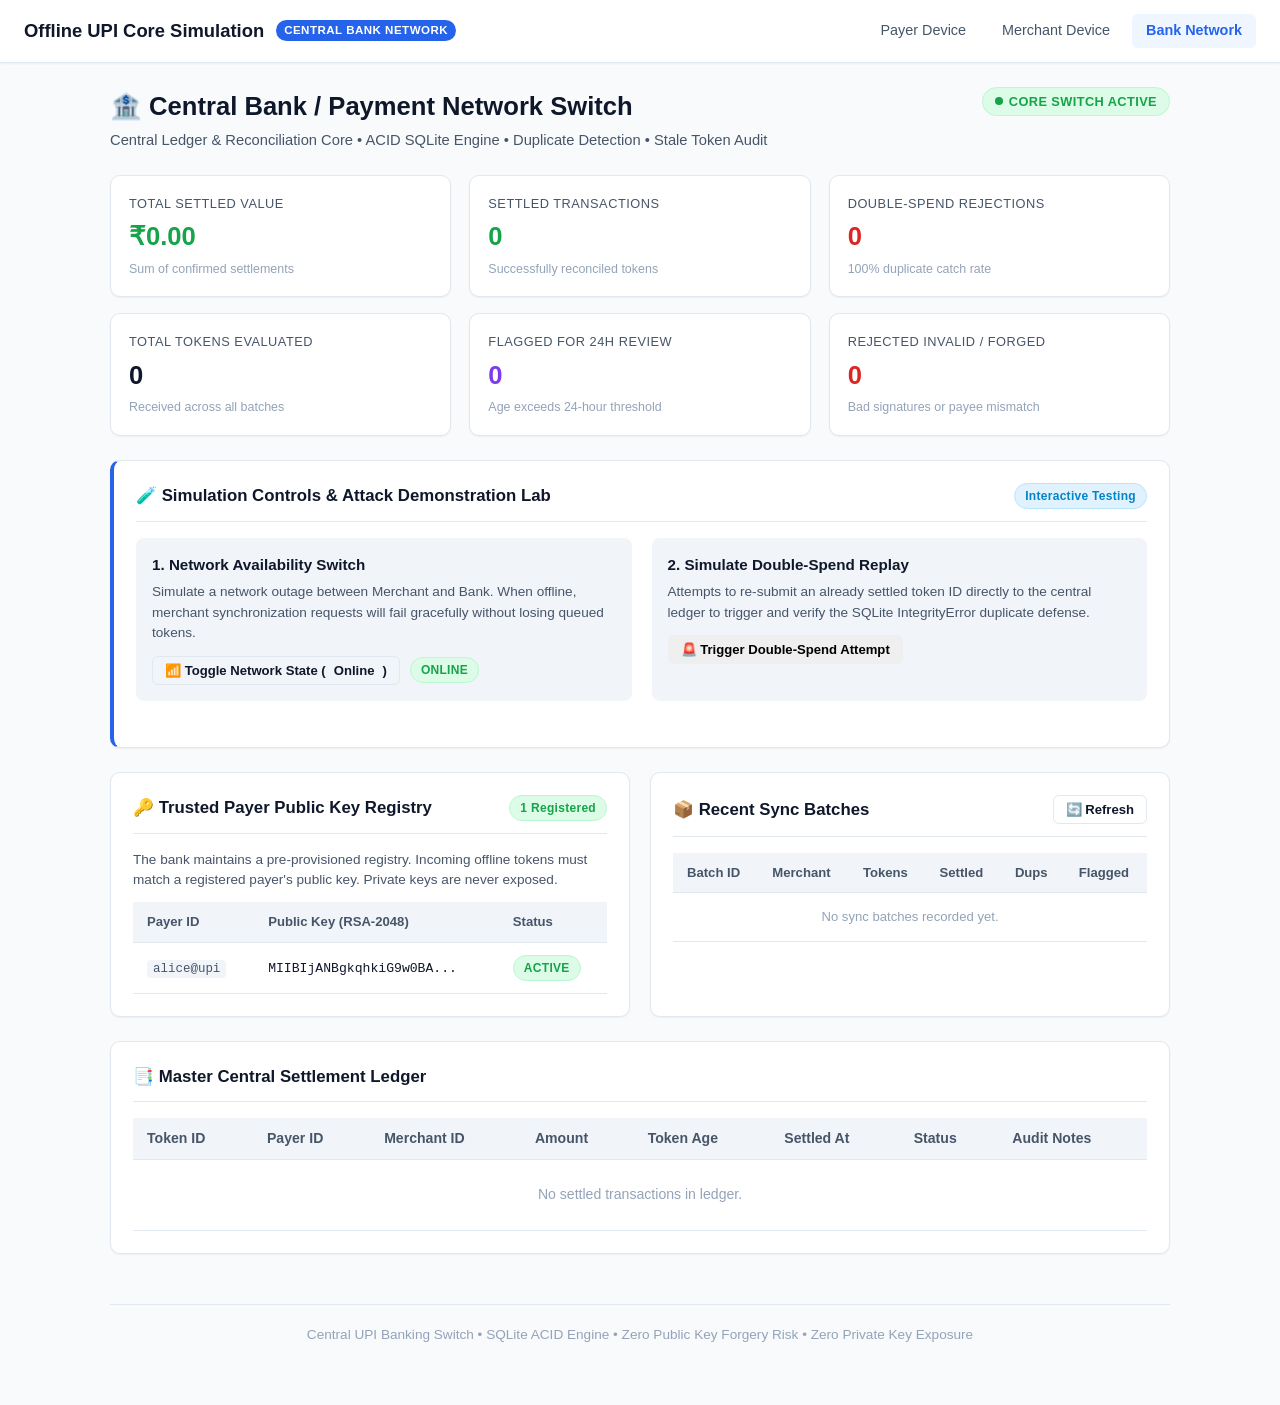
==== templates/bank.html @ 9ccf704d "feat: complete offline UPI three-device dashboard simulation with RSA cryptography and SQLite ledger" ====
<!DOCTYPE html>
<html lang="en">
<head>
  <meta charset="UTF-8">
  <meta name="viewport" content="width=device-width, initial-scale=1.0">
  <title>Bank Dashboard — Central UPI Switch & Settlement Network</title>
  <link rel="stylesheet" href="/static/css/style.css">
</head>
<body>
  <header class="navbar">
    <a href="/" class="brand">
      <span>Offline UPI Core Simulation</span>
      <span class="brand-badge">Central Bank Network</span>
    </a>
    <nav class="nav-links">
      <a href="/payer" class="nav-link">Payer Device</a>
      <a href="/merchant" class="nav-link">Merchant Device</a>
      <a href="/bank" class="nav-link active">Bank Network</a>
    </nav>
  </header>

  <main class="app-container">
    <div class="page-header">
      <div>
        <h1 class="page-title">🏦 Central Bank / Payment Network Switch</h1>
        <p class="page-subtitle">Central Ledger & Reconciliation Core &bull; ACID SQLite Engine &bull; Duplicate Detection &bull; Stale Token Audit</p>
      </div>
      <div>
        <span class="status-pill status-online" id="bank-status-pill"><span class="status-dot"></span> Core Switch Active</span>
      </div>
    </div>

    <!-- System Metrics / Statistics Grid -->
    <div class="grid-3">
      <div class="stat-card">
        <div class="stat-label">Total Settled Value</div>
        <div class="stat-value" style="color: var(--success);" id="stat-total-value">₹0.00</div>
        <div class="stat-subtext">Sum of confirmed settlements</div>
      </div>

      <div class="stat-card">
        <div class="stat-label">Settled Transactions</div>
        <div class="stat-value" style="color: var(--success);" id="stat-settled-count">0</div>
        <div class="stat-subtext">Successfully reconciled tokens</div>
      </div>

      <div class="stat-card">
        <div class="stat-label">Double-Spend Rejections</div>
        <div class="stat-value" style="color: var(--danger);" id="stat-duplicates-count">0</div>
        <div class="stat-subtext">100% duplicate catch rate</div>
      </div>
    </div>

    <div class="grid-3" style="margin-top: -8px;">
      <div class="stat-card">
        <div class="stat-label">Total Tokens Evaluated</div>
        <div class="stat-value" id="stat-total-received">0</div>
        <div class="stat-subtext">Received across all batches</div>
      </div>

      <div class="stat-card">
        <div class="stat-label">Flagged for 24h Review</div>
        <div class="stat-value" style="color: var(--purple);" id="stat-flagged-count">0</div>
        <div class="stat-subtext">Age exceeds 24-hour threshold</div>
      </div>

      <div class="stat-card">
        <div class="stat-label">Rejected Invalid / Forged</div>
        <div class="stat-value" style="color: var(--danger);" id="stat-invalid-count">0</div>
        <div class="stat-subtext">Bad signatures or payee mismatch</div>
      </div>
    </div>

    <!-- Network Simulation & Test Lab Card -->
    <div class="card" style="margin-bottom: 24px; border-left: 4px solid var(--primary);">
      <div class="card-header">
        <h2 class="card-title">🧪 Simulation Controls & Attack Demonstration Lab</h2>
        <span class="badge badge-transferred">Interactive Testing</span>
      </div>
      <div class="grid-2">
        <!-- Control 1: Network Simulator -->
        <div style="background: var(--bg-subtle); padding: 16px; border-radius: 8px;">
          <h3 style="font-size: 0.95rem; font-weight: 600; margin-bottom: 6px;">1. Network Availability Switch</h3>
          <p style="font-size: 0.85rem; color: var(--text-secondary); margin-bottom: 12px;">
            Simulate a network outage between Merchant and Bank. When offline, merchant synchronization requests will fail gracefully without losing queued tokens.
          </p>
          <div style="display: flex; gap: 10px; align-items: center;">
            <button class="btn btn-outline btn-sm" id="btn-toggle-network">
              📶 Toggle Network State (<span id="net-toggle-label">Online</span>)
            </button>
            <span id="current-net-badge" class="badge badge-settled">ONLINE</span>
          </div>
        </div>

        <!-- Control 2: Double-Spend / Duplicate Simulator -->
        <div style="background: var(--bg-subtle); padding: 16px; border-radius: 8px;">
          <h3 style="font-size: 0.95rem; font-weight: 600; margin-bottom: 6px;">2. Simulate Double-Spend Replay</h3>
          <p style="font-size: 0.85rem; color: var(--text-secondary); margin-bottom: 12px;">
            Attempts to re-submit an already settled token ID directly to the central ledger to trigger and verify the SQLite IntegrityError duplicate defense.
          </p>
          <button class="btn btn-danger btn-sm" id="btn-simulate-duplicate">
            🚨 Trigger Double-Spend Attempt
          </button>
          <div id="duplicate-sim-result" style="font-size: 0.8rem; margin-top: 8px; display: none;"></div>
        </div>
      </div>
    </div>

    <!-- Trusted Payers & Registered Merchants -->
    <div class="grid-2">
      <!-- Trusted Payer Registry Card -->
      <div class="card">
        <div class="card-header">
          <h2 class="card-title">🔑 Trusted Payer Public Key Registry</h2>
          <span class="badge badge-settled" id="trusted-payers-count">1 Registered</span>
        </div>
        <p style="font-size: 0.85rem; color: var(--text-secondary); margin-bottom: 12px;">
          The bank maintains a pre-provisioned registry. Incoming offline tokens must match a registered payer's public key. Private keys are never exposed.
        </p>
        <div class="table-responsive">
          <table class="table" style="font-size: 0.82rem;">
            <thead>
              <tr>
                <th>Payer ID</th>
                <th>Public Key (RSA-2048)</th>
                <th>Status</th>
              </tr>
            </thead>
            <tbody id="trusted-payers-tbody">
              <tr>
                <td><span class="token-code">alice@upi</span></td>
                <td><code>MIIBIjANBgkqhkiG9w0BA...</code></td>
                <td><span class="badge badge-settled">ACTIVE</span></td>
              </tr>
            </tbody>
          </table>
        </div>
      </div>

      <!-- Sync Batches Audit Log -->
      <div class="card">
        <div class="card-header">
          <h2 class="card-title">📦 Recent Sync Batches</h2>
          <button class="btn btn-outline btn-sm" id="btn-refresh-bank">🔄 Refresh</button>
        </div>
        <div class="table-responsive">
          <table class="table" style="font-size: 0.82rem;">
            <thead>
              <tr>
                <th>Batch ID</th>
                <th>Merchant</th>
                <th>Tokens</th>
                <th>Settled</th>
                <th>Dups</th>
                <th>Flagged</th>
              </tr>
            </thead>
            <tbody id="sync-batches-tbody">
              <tr>
                <td colspan="6" style="text-align: center; color: var(--text-muted); padding: 14px;">No sync batches recorded yet.</td>
              </tr>
            </tbody>
          </table>
        </div>
      </div>
    </div>

    <!-- Master Transaction Ledger -->
    <div class="card" style="margin-top: 24px;">
      <div class="card-header">
        <h2 class="card-title">📑 Master Central Settlement Ledger</h2>
      </div>
      <div class="table-responsive">
        <table class="table">
          <thead>
            <tr>
              <th>Token ID</th>
              <th>Payer ID</th>
              <th>Merchant ID</th>
              <th>Amount</th>
              <th>Token Age</th>
              <th>Settled At</th>
              <th>Status</th>
              <th>Audit Notes</th>
            </tr>
          </thead>
          <tbody id="master-ledger-tbody">
            <tr>
              <td colspan="8" style="text-align: center; color: var(--text-muted); padding: 24px;">No settled transactions in ledger.</td>
            </tr>
          </tbody>
        </table>
      </div>
    </div>

    <footer class="footer">
      <p>Central UPI Banking Switch &bull; SQLite ACID Engine &bull; Zero Public Key Forgery Risk &bull; Zero Private Key Exposure</p>
    </footer>
  </main>

  <script src="/static/js/bank.js"></script>
</body>
</html>
---- static/css/style.css ----
/* ==========================================================================
   Offline UPI Payment System - Modern Fintech Design System
   ========================================================================== */

:root {
  --bg-primary: #f8fafc;
  --bg-surface: #ffffff;
  --bg-subtle: #f1f5f9;
  --border-color: #e2e8f0;
  --border-focus: #3b82f6;

  --text-primary: #0f172a;
  --text-secondary: #475569;
  --text-muted: #94a3b8;

  --primary: #2563eb;
  --primary-hover: #1d4ed8;
  --primary-subtle: #eff6ff;

  --success: #16a34a;
  --success-bg: #dcfce7;
  --success-border: #bbf7d0;

  --warning: #d97706;
  --warning-bg: #fef3c7;
  --warning-border: #fde68a;

  --danger: #dc2626;
  --danger-bg: #fee2e2;
  --danger-border: #fecaca;

  --info: #0284c7;
  --info-bg: #e0f2fe;
  --info-border: #bae6fd;

  --purple: #7c3aed;
  --purple-bg: #ede9fe;
  --purple-border: #ddd6fe;

  --shadow-sm: 0 1px 2px 0 rgb(0 0 0 / 0.05);
  --shadow-md: 0 4px 6px -1px rgb(0 0 0 / 0.1), 0 2px 4px -2px rgb(0 0 0 / 0.1);
  --shadow-lg: 0 10px 15px -3px rgb(0 0 0 / 0.1), 0 4px 6px -4px rgb(0 0 0 / 0.1);

  --radius-sm: 6px;
  --radius-md: 10px;
  --radius-lg: 16px;
  --radius-full: 9999px;
}

* {
  box-sizing: border-box;
  margin: 0;
  padding: 0;
}

body {
  font-family: -apple-system, BlinkMacSystemFont, "Segoe UI", Roboto, "Helvetica Neue", Arial, sans-serif;
  background-color: var(--bg-primary);
  color: var(--text-primary);
  line-height: 1.5;
  -webkit-font-smoothing: antialiased;
}

/* Container & Layout */
.app-container {
  max-width: 1100px;
  margin: 0 auto;
  padding: 24px 20px 60px;
}

/* Header & Nav */
.navbar {
  background: var(--bg-surface);
  border-bottom: 1px solid var(--border-color);
  padding: 14px 24px;
  display: flex;
  justify-content: space-between;
  align-items: center;
  position: sticky;
  top: 0;
  z-index: 50;
  box-shadow: var(--shadow-sm);
}

.brand {
  display: flex;
  align-items: center;
  gap: 12px;
  text-decoration: none;
  color: var(--text-primary);
  font-weight: 700;
  font-size: 1.15rem;
}

.brand-badge {
  background: var(--primary);
  color: #fff;
  font-size: 0.72rem;
  padding: 2px 8px;
  border-radius: var(--radius-full);
  text-transform: uppercase;
  letter-spacing: 0.5px;
}

.nav-links {
  display: flex;
  align-items: center;
  gap: 8px;
}

.nav-link {
  text-decoration: none;
  color: var(--text-secondary);
  font-size: 0.9rem;
  font-weight: 500;
  padding: 6px 14px;
  border-radius: var(--radius-sm);
  transition: all 0.15s ease;
}

.nav-link:hover {
  background: var(--bg-subtle);
  color: var(--text-primary);
}

.nav-link.active {
  background: var(--primary-subtle);
  color: var(--primary);
  font-weight: 600;
}

/* Page Header */
.page-header {
  margin-bottom: 24px;
  display: flex;
  justify-content: space-between;
  align-items: flex-start;
  flex-wrap: wrap;
  gap: 16px;
}

.page-title {
  font-size: 1.6rem;
  font-weight: 700;
  color: var(--text-primary);
  display: flex;
  align-items: center;
  gap: 10px;
}

.page-subtitle {
  font-size: 0.92rem;
  color: var(--text-secondary);
  margin-top: 4px;
}

/* Status Indicators */
.status-pill {
  display: inline-flex;
  align-items: center;
  gap: 6px;
  padding: 4px 12px;
  border-radius: var(--radius-full);
  font-size: 0.8rem;
  font-weight: 600;
  text-transform: uppercase;
  letter-spacing: 0.4px;
}

.status-dot {
  width: 8px;
  height: 8px;
  border-radius: 50%;
}

.status-online {
  background: var(--success-bg);
  color: var(--success);
  border: 1px solid var(--success-border);
}
.status-online .status-dot { background: var(--success); }

.status-offline {
  background: var(--warning-bg);
  color: var(--warning);
  border: 1px solid var(--warning-border);
}
.status-offline .status-dot { background: var(--warning); }

.status-danger {
  background: var(--danger-bg);
  color: var(--danger);
  border: 1px solid var(--danger-border);
}
.status-danger .status-dot { background: var(--danger); }

/* Badges for Transactions */
.badge {
  display: inline-block;
  padding: 3px 10px;
  border-radius: var(--radius-full);
  font-size: 0.75rem;
  font-weight: 600;
  letter-spacing: 0.3px;
  white-space: nowrap;
}

.badge-settled {
  background: var(--success-bg);
  color: var(--success);
  border: 1px solid var(--success-border);
}

.badge-pending {
  background: var(--warning-bg);
  color: var(--warning);
  border: 1px solid var(--warning-border);
}

.badge-rejected {
  background: var(--danger-bg);
  color: var(--danger);
  border: 1px solid var(--danger-border);
}

.badge-created, .badge-transferred {
  background: var(--info-bg);
  color: var(--info);
  border: 1px solid var(--info-border);
}

.badge-flagged {
  background: var(--purple-bg);
  color: var(--purple);
  border: 1px solid var(--purple-border);
}

/* Cards & Grid */
.grid-2 {
  display: grid;
  grid-template-columns: repeat(auto-fit, minmax(320px, 1fr));
  gap: 20px;
  margin-bottom: 24px;
}

.grid-3 {
  display: grid;
  grid-template-columns: repeat(auto-fit, minmax(280px, 1fr));
  gap: 18px;
  margin-bottom: 24px;
}

.grid-4 {
  display: grid;
  grid-template-columns: repeat(auto-fit, minmax(200px, 1fr));
  gap: 16px;
  margin-bottom: 24px;
}

.card {
  background: var(--bg-surface);
  border: 1px solid var(--border-color);
  border-radius: var(--radius-md);
  padding: 22px;
  box-shadow: var(--shadow-sm);
  transition: box-shadow 0.2s ease;
}

.card:hover {
  box-shadow: var(--shadow-md);
}

.card-header {
  display: flex;
  justify-content: space-between;
  align-items: center;
  margin-bottom: 16px;
  padding-bottom: 12px;
  border-bottom: 1px solid var(--border-color);
}

.card-title {
  font-size: 1.05rem;
  font-weight: 600;
  color: var(--text-primary);
  display: flex;
  align-items: center;
  gap: 8px;
}

/* Stat Cards */
.stat-card {
  background: var(--bg-surface);
  border: 1px solid var(--border-color);
  border-radius: var(--radius-md);
  padding: 18px;
  box-shadow: var(--shadow-sm);
}

.stat-label {
  font-size: 0.8rem;
  font-weight: 500;
  color: var(--text-secondary);
  text-transform: uppercase;
  letter-spacing: 0.5px;
}

.stat-value {
  font-size: 1.6rem;
  font-weight: 700;
  color: var(--text-primary);
  margin-top: 4px;
}

.stat-subtext {
  font-size: 0.78rem;
  color: var(--text-muted);
  margin-top: 4px;
}

/* Forms & Inputs */
.form-group {
  margin-bottom: 16px;
}

.form-label {
  display: block;
  font-size: 0.85rem;
  font-weight: 600;
  color: var(--text-primary);
  margin-bottom: 6px;
}

.form-control {
  width: 100%;
  padding: 10px 14px;
  font-size: 0.95rem;
  border: 1px solid var(--border-color);
  border-radius: var(--radius-sm);
  background: var(--bg-surface);
  color: var(--text-primary);
  transition: border-color 0.15s ease, box-shadow 0.15s ease;
}

.form-control:focus {
  outline: none;
  border-color: var(--border-focus);
  box-shadow: 0 0 0 3px rgba(59, 130, 246, 0.15);
}

textarea.form-control {
  font-family: monospace;
  font-size: 0.82rem;
  resize: vertical;
}

/* Buttons */
.btn {
  display: inline-flex;
  align-items: center;
  justify-content: center;
  gap: 8px;
  padding: 10px 18px;
  font-size: 0.92rem;
  font-weight: 600;
  border-radius: var(--radius-sm);
  border: 1px solid transparent;
  cursor: pointer;
  transition: all 0.15s ease;
  text-decoration: none;
}

.btn-primary {
  background: var(--primary);
  color: #fff;
}
.btn-primary:hover {
  background: var(--primary-hover);
}

.btn-success {
  background: var(--success);
  color: #fff;
}
.btn-success:hover {
  background: #15803d;
}

.btn-warning {
  background: var(--warning);
  color: #fff;
}
.btn-warning:hover {
  background: #b45309;
}

.btn-outline {
  background: transparent;
  border-color: var(--border-color);
  color: var(--text-primary);
}
.btn-outline:hover {
  background: var(--bg-subtle);
  border-color: #cbd5e1;
}

.btn-sm {
  padding: 6px 12px;
  font-size: 0.82rem;
}

.btn-block {
  width: 100%;
}

.btn:disabled {
  opacity: 0.6;
  cursor: not-allowed;
}

/* Progress bar for Spend Limit */
.progress-bar-container {
  width: 100%;
  height: 10px;
  background: var(--bg-subtle);
  border-radius: var(--radius-full);
  overflow: hidden;
  margin: 10px 0;
}

.progress-bar-fill {
  height: 100%;
  background: var(--primary);
  transition: width 0.3s ease, background 0.3s ease;
}

.progress-bar-fill.warning { background: var(--warning); }
.progress-bar-fill.danger { background: var(--danger); }

/* Tables */
.table-responsive {
  overflow-x: auto;
}

.table {
  width: 100%;
  border-collapse: collapse;
  font-size: 0.88rem;
  text-align: left;
}

.table th {
  background: var(--bg-subtle);
  color: var(--text-secondary);
  font-weight: 600;
  padding: 10px 14px;
  border-bottom: 1px solid var(--border-color);
}

.table td {
  padding: 12px 14px;
  border-bottom: 1px solid var(--border-color);
  color: var(--text-primary);
}

.table tbody tr:hover {
  background: #fafafa;
}

/* Alert boxes */
.alert {
  padding: 12px 16px;
  border-radius: var(--radius-sm);
  font-size: 0.88rem;
  margin-bottom: 16px;
  display: flex;
  align-items: center;
  gap: 10px;
}

.alert-warning {
  background: var(--warning-bg);
  color: #92400e;
  border: 1px solid var(--warning-border);
}

.alert-danger {
  background: var(--danger-bg);
  color: #991b1b;
  border: 1px solid var(--danger-border);
}

.alert-info {
  background: var(--info-bg);
  color: #075985;
  border: 1px solid var(--info-border);
}

.alert-success {
  background: var(--success-bg);
  color: #166534;
  border: 1px solid var(--success-border);
}

/* QR Code Section */
.qr-box {
  display: flex;
  flex-direction: column;
  align-items: center;
  justify-content: center;
  padding: 20px;
  background: #fff;
  border: 1px dashed var(--border-color);
  border-radius: var(--radius-md);
  margin-top: 14px;
}

#qrcode img, #qrcode canvas {
  margin: 0 auto;
  border: 4px solid #fff;
  border-radius: 8px;
  box-shadow: var(--shadow-sm);
}

/* Monospace token ID */
.token-code {
  font-family: monospace;
  font-size: 0.78rem;
  background: var(--bg-subtle);
  padding: 2px 6px;
  border-radius: 4px;
  color: var(--text-secondary);
  word-break: break-all;
}

/* Fallback toggle tabs */
.tab-buttons {
  display: flex;
  border-bottom: 1px solid var(--border-color);
  margin-bottom: 16px;
  gap: 4px;
}

.tab-btn {
  padding: 8px 16px;
  font-size: 0.88rem;
  font-weight: 600;
  background: transparent;
  border: none;
  border-bottom: 2px solid transparent;
  color: var(--text-secondary);
  cursor: pointer;
}

.tab-btn.active {
  color: var(--primary);
  border-bottom-color: var(--primary);
}

/* Footer */
.footer {
  text-align: center;
  margin-top: 50px;
  padding-top: 20px;
  border-top: 1px solid var(--border-color);
  color: var(--text-muted);
  font-size: 0.85rem;
}
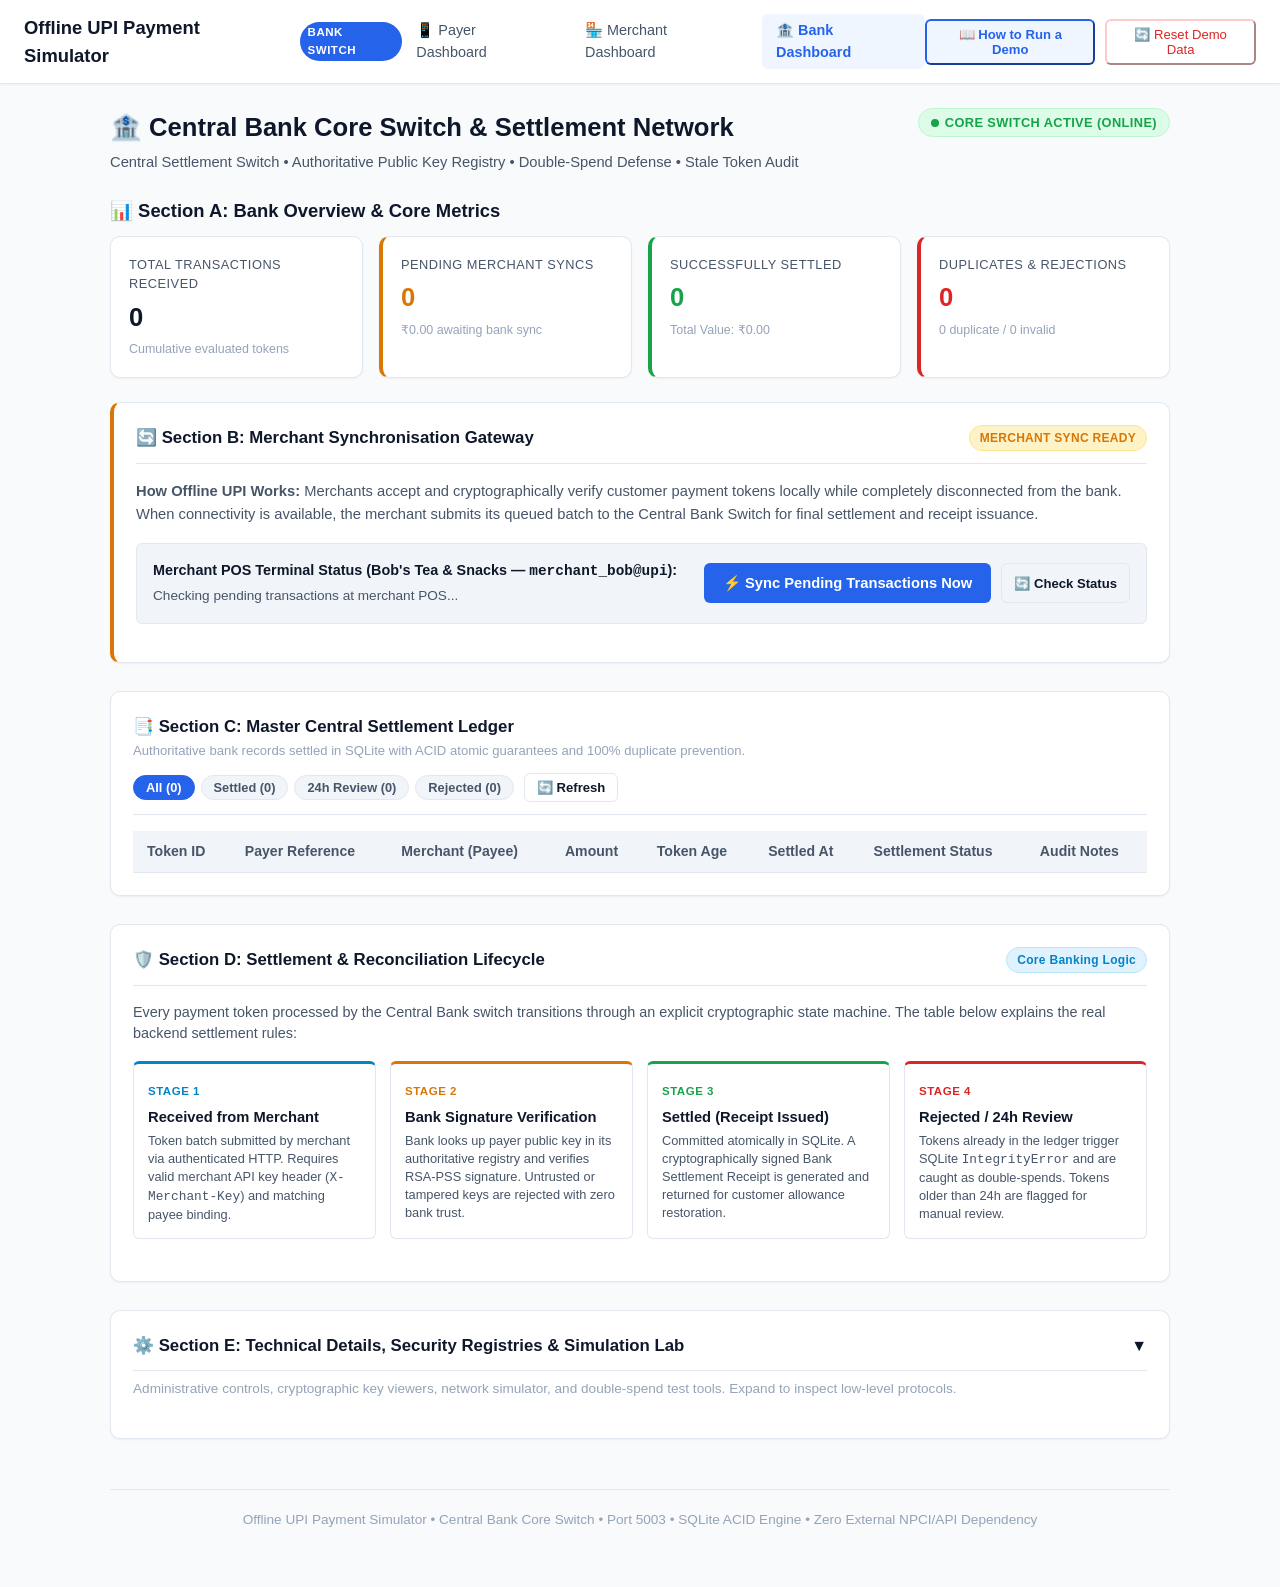
==== commit 97ed79f9: "UI changes and reset button added." ====
--- a/templates/bank.html
+++ b/templates/bank.html
@@ -3,201 +3,430 @@
 <head>
   <meta charset="UTF-8">
   <meta name="viewport" content="width=device-width, initial-scale=1.0">
-  <title>Bank Dashboard — Central UPI Switch & Settlement Network</title>
+  <title>Bank Dashboard — Offline UPI Payment Simulator</title>
   <link rel="stylesheet" href="/static/css/style.css">
 </head>
 <body>
+  <!-- Top Navigation Bar -->
   <header class="navbar">
     <a href="/" class="brand">
-      <span>Offline UPI Core Simulation</span>
-      <span class="brand-badge">Central Bank Network</span>
+      <span>Offline UPI Payment Simulator</span>
+      <span class="brand-badge">Bank Switch</span>
     </a>
     <nav class="nav-links">
-      <a href="/payer" class="nav-link">Payer Device</a>
-      <a href="/merchant" class="nav-link">Merchant Device</a>
-      <a href="/bank" class="nav-link active">Bank Network</a>
+      <a href="/payer" class="nav-link" data-role="payer">📱 Payer Dashboard</a>
+      <a href="/merchant" class="nav-link" data-role="merchant">🏪 Merchant Dashboard</a>
+      <a href="/bank" class="nav-link active" data-role="bank">🏦 Bank Dashboard</a>
     </nav>
+    <div class="navbar-actions">
+      <button class="btn-guide-nav" id="btn-toggle-demo-guide" type="button" aria-expanded="false">
+        📖 How to Run a Demo
+      </button>
+      <button class="btn-reset-nav" id="btn-open-reset-modal" type="button">
+        🔄 Reset Demo Data
+      </button>
+    </div>
   </header>
 
   <main class="app-container">
+    <!-- Persistent Guided Demo Stepper Panel (Collapsible) -->
+    <div class="demo-guide-card" id="demo-guide-panel" style="display: none;">
+      <div class="demo-guide-header">
+        <div class="demo-guide-title">
+          <span>🚀 Interactive Demo Workflow — Offline UPI Payment Flow</span>
+        </div>
+        <button type="button" class="btn btn-outline btn-sm" id="btn-close-demo-guide">✕ Close Guide</button>
+      </div>
+      <p style="font-size: 0.88rem; color: var(--text-secondary); margin-bottom: 8px;">
+        Follow these 6 steps to demonstrate genuine offline payment generation, sub-second local merchant verification, and delayed central bank settlement:
+      </p>
+      <div class="demo-stepper-grid">
+        <div class="demo-step-item">
+          <div class="demo-step-number">1</div>
+          <div class="demo-step-title">Generate Payment (Payer)</div>
+          <div class="demo-step-desc">Open Payer Dashboard. Enter amount (max ₹500 cap) and merchant ID. Payer creates and signs an offline token with RSA-2048.</div>
+        </div>
+        <div class="demo-step-item">
+          <div class="demo-step-number">2</div>
+          <div class="demo-step-title">Transfer Token</div>
+          <div class="demo-step-desc">Copy token JSON or scan QR code to simulate BLE/NFC/soundwave offline transfer from Payer to Merchant device.</div>
+        </div>
+        <div class="demo-step-item">
+          <div class="demo-step-number">3</div>
+          <div class="demo-step-title">Verify & Accept (Merchant)</div>
+          <div class="demo-step-desc">Paste or upload token. Merchant locally verifies RSA signature in &lt; 1 sec using pre-provisioned trusted public keys. Zero bank dependency!</div>
+        </div>
+        <div class="demo-step-item">
+          <div class="demo-step-number">4</div>
+          <div class="demo-step-title">Queue in Local SQLite</div>
+          <div class="demo-step-desc">Accepted payment enters merchant's local queue with status <code>Pending Sync</code>. It is a valid offline IOU awaiting bank clearance.</div>
+        </div>
+        <div class="demo-step-item">
+          <div class="demo-step-number">5</div>
+          <div class="demo-step-title">Sync with Bank Switch</div>
+          <div class="demo-step-desc">When network connectivity is available, merchant transmits queued tokens to the Bank Switch for final settlement.</div>
+        </div>
+        <div class="demo-step-item">
+          <div class="demo-step-number">6</div>
+          <div class="demo-step-title">Bank Settlement & Ledger</div>
+          <div class="demo-step-desc">Bank validates batch, atomically catches duplicates via SQLite SAVEPOINTs, issues signed receipts, and records in central ledger.</div>
+        </div>
+      </div>
+      <div class="demo-outage-note">
+        <strong>💡 Demonstrating Bank Outages:</strong> Click "Simulate Outage" in the Simulation Lab below. Then create and accept payments on Payer and Merchant devices to prove 100% offline functionality. When connectivity is restored, sync the queue to settle all transactions!
+      </div>
+    </div>
+
+    <!-- Page Header -->
     <div class="page-header">
       <div>
-        <h1 class="page-title">🏦 Central Bank / Payment Network Switch</h1>
-        <p class="page-subtitle">Central Ledger & Reconciliation Core &bull; ACID SQLite Engine &bull; Duplicate Detection &bull; Stale Token Audit</p>
+        <h1 class="page-title">🏦 Central Bank Core Switch & Settlement Network</h1>
+        <p class="page-subtitle">Central Settlement Switch &bull; Authoritative Public Key Registry &bull; Double-Spend Defense &bull; Stale Token Audit</p>
       </div>
       <div>
-        <span class="status-pill status-online" id="bank-status-pill"><span class="status-dot"></span> Core Switch Active</span>
-      </div>
-    </div>
-
-    <!-- System Metrics / Statistics Grid -->
-    <div class="grid-3">
-      <div class="stat-card">
-        <div class="stat-label">Total Settled Value</div>
-        <div class="stat-value" style="color: var(--success);" id="stat-total-value">₹0.00</div>
-        <div class="stat-subtext">Sum of confirmed settlements</div>
-      </div>
-
-      <div class="stat-card">
-        <div class="stat-label">Settled Transactions</div>
-        <div class="stat-value" style="color: var(--success);" id="stat-settled-count">0</div>
-        <div class="stat-subtext">Successfully reconciled tokens</div>
-      </div>
-
-      <div class="stat-card">
-        <div class="stat-label">Double-Spend Rejections</div>
-        <div class="stat-value" style="color: var(--danger);" id="stat-duplicates-count">0</div>
-        <div class="stat-subtext">100% duplicate catch rate</div>
-      </div>
-    </div>
-
-    <div class="grid-3" style="margin-top: -8px;">
-      <div class="stat-card">
-        <div class="stat-label">Total Tokens Evaluated</div>
-        <div class="stat-value" id="stat-total-received">0</div>
-        <div class="stat-subtext">Received across all batches</div>
-      </div>
-
-      <div class="stat-card">
-        <div class="stat-label">Flagged for 24h Review</div>
-        <div class="stat-value" style="color: var(--purple);" id="stat-flagged-count">0</div>
-        <div class="stat-subtext">Age exceeds 24-hour threshold</div>
-      </div>
-
-      <div class="stat-card">
-        <div class="stat-label">Rejected Invalid / Forged</div>
-        <div class="stat-value" style="color: var(--danger);" id="stat-invalid-count">0</div>
-        <div class="stat-subtext">Bad signatures or payee mismatch</div>
-      </div>
-    </div>
-
-    <!-- Network Simulation & Test Lab Card -->
-    <div class="card" style="margin-bottom: 24px; border-left: 4px solid var(--primary);">
+        <span class="status-pill status-online" id="bank-status-pill"><span class="status-dot"></span> Core Switch Active (Online)</span>
+      </div>
+    </div>
+
+    <!-- =====================================================================
+         SECTION A: BANK OVERVIEW
+         ===================================================================== -->
+    <div style="margin-bottom: 24px;">
+      <h2 style="font-size: 1.15rem; font-weight: 700; color: var(--text-primary); margin-bottom: 12px; display: flex; align-items: center; gap: 8px;">
+        <span>📊 Section A: Bank Overview & Core Metrics</span>
+      </h2>
+      <div class="grid-4">
+        <div class="stat-card">
+          <div class="stat-label">Total Transactions Received</div>
+          <div class="stat-value" id="stat-total-received">0</div>
+          <div class="stat-subtext">Cumulative evaluated tokens</div>
+        </div>
+
+        <div class="stat-card" style="border-left: 4px solid var(--warning);">
+          <div class="stat-label">Pending Merchant Syncs</div>
+          <div class="stat-value" style="color: var(--warning);" id="stat-pending-merchant-syncs">0</div>
+          <div class="stat-subtext" id="stat-pending-merchant-amount">₹0.00 awaiting bank sync</div>
+        </div>
+
+        <div class="stat-card" style="border-left: 4px solid var(--success);">
+          <div class="stat-label">Successfully Settled</div>
+          <div class="stat-value" style="color: var(--success);" id="stat-settled-count">0</div>
+          <div class="stat-subtext" id="stat-total-value">Total Value: ₹0.00</div>
+        </div>
+
+        <div class="stat-card" style="border-left: 4px solid var(--danger);">
+          <div class="stat-label">Duplicates & Rejections</div>
+          <div class="stat-value" style="color: var(--danger);" id="stat-duplicates-count">0</div>
+          <div class="stat-subtext" id="stat-rejection-subtext">0 duplicate / 0 invalid</div>
+        </div>
+      </div>
+    </div>
+
+    <!-- =====================================================================
+         SECTION B: MERCHANT SYNCHRONISATION
+         ===================================================================== -->
+    <div class="card" style="margin-bottom: 28px; border-left: 4px solid var(--warning);">
       <div class="card-header">
-        <h2 class="card-title">🧪 Simulation Controls & Attack Demonstration Lab</h2>
-        <span class="badge badge-transferred">Interactive Testing</span>
-      </div>
-      <div class="grid-2">
-        <!-- Control 1: Network Simulator -->
-        <div style="background: var(--bg-subtle); padding: 16px; border-radius: 8px;">
-          <h3 style="font-size: 0.95rem; font-weight: 600; margin-bottom: 6px;">1. Network Availability Switch</h3>
-          <p style="font-size: 0.85rem; color: var(--text-secondary); margin-bottom: 12px;">
-            Simulate a network outage between Merchant and Bank. When offline, merchant synchronization requests will fail gracefully without losing queued tokens.
+        <h2 class="card-title">🔄 Section B: Merchant Synchronisation Gateway</h2>
+        <span class="badge badge-pending" id="merchant-sync-status-badge">MERCHANT SYNC READY</span>
+      </div>
+      
+      <p style="font-size: 0.92rem; color: var(--text-secondary); line-height: 1.6; margin-bottom: 16px;">
+        <strong>How Offline UPI Works:</strong> Merchants accept and cryptographically verify customer payment tokens locally while completely disconnected from the bank. When connectivity is available, the merchant submits its queued batch to the Central Bank Switch for final settlement and receipt issuance.
+      </p>
+
+      <div style="background: var(--bg-subtle); border: 1px solid var(--border-color); border-radius: var(--radius-sm); padding: 16px; margin-bottom: 16px;">
+        <div style="display: flex; justify-content: space-between; align-items: center; flex-wrap: wrap; gap: 12px;">
+          <div>
+            <div style="font-size: 0.9rem; font-weight: 600; color: var(--text-primary); margin-bottom: 4px;">
+              Merchant POS Terminal Status (Bob's Tea & Snacks — <code>merchant_bob@upi</code>):
+            </div>
+            <div style="font-size: 0.85rem; color: var(--text-secondary);" id="merchant-sync-summary-text">
+              Checking pending transactions at merchant POS...
+            </div>
+          </div>
+          <div style="display: flex; gap: 10px;">
+            <button class="btn btn-primary" id="btn-sync-pending-transactions" type="button">
+              ⚡ Sync Pending Transactions Now
+            </button>
+            <button class="btn btn-outline btn-sm" id="btn-check-merchant-status" type="button">
+              🔄 Check Status
+            </button>
+          </div>
+        </div>
+      </div>
+
+      <!-- Live Sync Outcome Box -->
+      <div id="merchant-sync-result-box" style="display: none; margin-top: 14px;"></div>
+
+      <!-- Empty state when no merchant transactions are waiting -->
+      <div id="merchant-sync-empty-state" style="display: none; padding: 14px 16px; background: #f0fdf4; border: 1px solid #bbf7d0; border-radius: var(--radius-sm); color: #166534; font-size: 0.88rem;">
+        ✓ <strong>All Merchant Transactions Synchronized:</strong> There are currently no pending payments waiting at the Merchant POS. When new offline payments are accepted, they will be listed here for settlement.
+      </div>
+    </div>
+
+    <!-- =====================================================================
+         SECTION C: TRANSACTION LEDGER
+         ===================================================================== -->
+    <div class="card" style="margin-bottom: 28px;">
+      <div class="card-header" style="flex-wrap: wrap; gap: 12px;">
+        <div>
+          <h2 class="card-title">📑 Section C: Master Central Settlement Ledger</h2>
+          <p style="font-size: 0.82rem; color: var(--text-muted); margin-top: 2px;">
+            Authoritative bank records settled in SQLite with ACID atomic guarantees and 100% duplicate prevention.
           </p>
-          <div style="display: flex; gap: 10px; align-items: center;">
-            <button class="btn btn-outline btn-sm" id="btn-toggle-network">
-              📶 Toggle Network State (<span id="net-toggle-label">Online</span>)
-            </button>
-            <span id="current-net-badge" class="badge badge-settled">ONLINE</span>
-          </div>
-        </div>
-
-        <!-- Control 2: Double-Spend / Duplicate Simulator -->
-        <div style="background: var(--bg-subtle); padding: 16px; border-radius: 8px;">
-          <h3 style="font-size: 0.95rem; font-weight: 600; margin-bottom: 6px;">2. Simulate Double-Spend Replay</h3>
-          <p style="font-size: 0.85rem; color: var(--text-secondary); margin-bottom: 12px;">
-            Attempts to re-submit an already settled token ID directly to the central ledger to trigger and verify the SQLite IntegrityError duplicate defense.
-          </p>
-          <button class="btn btn-danger btn-sm" id="btn-simulate-duplicate">
-            🚨 Trigger Double-Spend Attempt
-          </button>
-          <div id="duplicate-sim-result" style="font-size: 0.8rem; margin-top: 8px; display: none;"></div>
-        </div>
-      </div>
-    </div>
-
-    <!-- Trusted Payers & Registered Merchants -->
-    <div class="grid-2">
-      <!-- Trusted Payer Registry Card -->
-      <div class="card">
-        <div class="card-header">
-          <h2 class="card-title">🔑 Trusted Payer Public Key Registry</h2>
-          <span class="badge badge-settled" id="trusted-payers-count">1 Registered</span>
-        </div>
-        <p style="font-size: 0.85rem; color: var(--text-secondary); margin-bottom: 12px;">
-          The bank maintains a pre-provisioned registry. Incoming offline tokens must match a registered payer's public key. Private keys are never exposed.
-        </p>
-        <div class="table-responsive">
-          <table class="table" style="font-size: 0.82rem;">
-            <thead>
-              <tr>
-                <th>Payer ID</th>
-                <th>Public Key (RSA-2048)</th>
-                <th>Status</th>
-              </tr>
-            </thead>
-            <tbody id="trusted-payers-tbody">
-              <tr>
-                <td><span class="token-code">alice@upi</span></td>
-                <td><code>MIIBIjANBgkqhkiG9w0BA...</code></td>
-                <td><span class="badge badge-settled">ACTIVE</span></td>
-              </tr>
-            </tbody>
-          </table>
-        </div>
-      </div>
-
-      <!-- Sync Batches Audit Log -->
-      <div class="card">
-        <div class="card-header">
-          <h2 class="card-title">📦 Recent Sync Batches</h2>
-          <button class="btn btn-outline btn-sm" id="btn-refresh-bank">🔄 Refresh</button>
-        </div>
-        <div class="table-responsive">
-          <table class="table" style="font-size: 0.82rem;">
-            <thead>
-              <tr>
-                <th>Batch ID</th>
-                <th>Merchant</th>
-                <th>Tokens</th>
-                <th>Settled</th>
-                <th>Dups</th>
-                <th>Flagged</th>
-              </tr>
-            </thead>
-            <tbody id="sync-batches-tbody">
-              <tr>
-                <td colspan="6" style="text-align: center; color: var(--text-muted); padding: 14px;">No sync batches recorded yet.</td>
-              </tr>
-            </tbody>
-          </table>
-        </div>
-      </div>
-    </div>
-
-    <!-- Master Transaction Ledger -->
-    <div class="card" style="margin-top: 24px;">
-      <div class="card-header">
-        <h2 class="card-title">📑 Master Central Settlement Ledger</h2>
-      </div>
+        </div>
+        <div style="display: flex; align-items: center; gap: 10px;">
+          <div class="filter-group">
+            <button class="filter-pill active" data-filter="ALL" type="button">All (<span id="count-filter-all">0</span>)</button>
+            <button class="filter-pill" data-filter="SETTLED" type="button">Settled (<span id="count-filter-settled">0</span>)</button>
+            <button class="filter-pill" data-filter="FLAGGED" type="button">24h Review (<span id="count-filter-flagged">0</span>)</button>
+            <button class="filter-pill" data-filter="REJECTED" type="button">Rejected (<span id="count-filter-rejected">0</span>)</button>
+          </div>
+          <button class="btn btn-outline btn-sm" id="btn-refresh-ledger" type="button">🔄 Refresh</button>
+        </div>
+      </div>
+
       <div class="table-responsive">
         <table class="table">
           <thead>
             <tr>
               <th>Token ID</th>
-              <th>Payer ID</th>
-              <th>Merchant ID</th>
+              <th>Payer Reference</th>
+              <th>Merchant (Payee)</th>
               <th>Amount</th>
               <th>Token Age</th>
               <th>Settled At</th>
-              <th>Status</th>
+              <th>Settlement Status</th>
               <th>Audit Notes</th>
             </tr>
           </thead>
           <tbody id="master-ledger-tbody">
-            <tr>
-              <td colspan="8" style="text-align: center; color: var(--text-muted); padding: 24px;">No settled transactions in ledger.</td>
-            </tr>
+            <!-- Dynamic rows or empty state injected by JS -->
           </tbody>
         </table>
       </div>
-    </div>
-
+
+      <!-- Rich Empty State for Master Ledger -->
+      <div class="empty-state-box" id="ledger-empty-state" style="display: none;">
+        <div class="empty-state-icon">🏦</div>
+        <div class="empty-state-heading">No Settlements Recorded in Central Ledger Yet</div>
+        <div class="empty-state-text">
+          No offline transactions have been synchronized to the bank core switch. Complete an end-to-end payment to see real-time settlement and receipt generation:
+        </div>
+        <div class="empty-state-action">
+          <a href="/payer" data-cross-link="payer" class="btn btn-primary btn-sm">
+            📱 1. Generate Payment on Payer Device →
+          </a>
+          <a href="/merchant" data-cross-link="merchant" class="btn btn-outline btn-sm">
+            🏪 2. Open Merchant POS Terminal →
+          </a>
+        </div>
+      </div>
+    </div>
+
+    <!-- =====================================================================
+         SECTION D: SETTLEMENT AND RECONCILIATION
+         ===================================================================== -->
+    <div class="card" style="margin-bottom: 28px;">
+      <div class="card-header">
+        <h2 class="card-title">🛡️ Section D: Settlement & Reconciliation Lifecycle</h2>
+        <span class="badge badge-transferred">Core Banking Logic</span>
+      </div>
+      <p style="font-size: 0.9rem; color: var(--text-secondary); margin-bottom: 16px;">
+        Every payment token processed by the Central Bank switch transitions through an explicit cryptographic state machine. The table below explains the real backend settlement rules:
+      </p>
+
+      <div class="lifecycle-grid">
+        <div class="lifecycle-card stage-received">
+          <span class="lifecycle-badge" style="color: var(--info);">Stage 1</span>
+          <div class="lifecycle-title">Received from Merchant</div>
+          <div class="lifecycle-desc">
+            Token batch submitted by merchant via authenticated HTTP. Requires valid merchant API key header (<code>X-Merchant-Key</code>) and matching payee binding.
+          </div>
+        </div>
+
+        <div class="lifecycle-card stage-verified">
+          <span class="lifecycle-badge" style="color: var(--warning);">Stage 2</span>
+          <div class="lifecycle-title">Bank Signature Verification</div>
+          <div class="lifecycle-desc">
+            Bank looks up payer public key in its authoritative registry and verifies RSA-PSS signature. Untrusted or tampered keys are rejected with zero bank trust.
+          </div>
+        </div>
+
+        <div class="lifecycle-card stage-settled">
+          <span class="lifecycle-badge" style="color: var(--success);">Stage 3</span>
+          <div class="lifecycle-title">Settled (Receipt Issued)</div>
+          <div class="lifecycle-desc">
+            Committed atomically in SQLite. A cryptographically signed Bank Settlement Receipt is generated and returned for customer allowance restoration.
+          </div>
+        </div>
+
+        <div class="lifecycle-card stage-rejected">
+          <span class="lifecycle-badge" style="color: var(--danger);">Stage 4</span>
+          <div class="lifecycle-title">Rejected / 24h Review</div>
+          <div class="lifecycle-desc">
+            Tokens already in the ledger trigger SQLite <code>IntegrityError</code> and are caught as double-spends. Tokens older than 24h are flagged for manual review.
+          </div>
+        </div>
+      </div>
+    </div>
+
+    <!-- =====================================================================
+         SECTION E: BANK ACTIONS & TECHNICAL SIMULATION LAB (COLLAPSIBLE)
+         ===================================================================== -->
+    <div class="card" style="margin-bottom: 30px;">
+      <div class="card-header collapsible-header" id="tech-lab-toggle">
+        <h2 class="card-title">
+          <span>⚙️ Section E: Technical Details, Security Registries & Simulation Lab</span>
+        </h2>
+        <span class="chevron-icon" id="tech-lab-chevron">▼</span>
+      </div>
+      <p style="font-size: 0.85rem; color: var(--text-muted); margin-top: -8px; margin-bottom: 16px;">
+        Administrative controls, cryptographic key viewers, network simulator, and double-spend test tools. Expand to inspect low-level protocols.
+      </p>
+
+      <div id="tech-lab-body" style="display: none;">
+        <!-- Network & Double-Spend Attack Lab -->
+        <div class="grid-2" style="margin-bottom: 20px;">
+          <!-- Outage Toggle -->
+          <div style="background: var(--bg-subtle); padding: 16px; border-radius: 8px; border: 1px solid var(--border-color);">
+            <div style="font-size: 0.95rem; font-weight: 600; margin-bottom: 6px;">1. Simulate Bank Network Outage</div>
+            <p style="font-size: 0.83rem; color: var(--text-secondary); margin-bottom: 12px; line-height: 1.4;">
+              Simulate a core switch maintenance window or cellular network outage. Merchant POS will safely retain queued offline payments in SQLite without losing them.
+            </p>
+            <div style="display: flex; gap: 10px; align-items: center;">
+              <button class="btn btn-outline btn-sm" id="btn-toggle-network" type="button">
+                📶 Toggle Network State (<span id="net-toggle-label">Set Offline</span>)
+              </button>
+              <span id="current-net-badge" class="badge badge-settled">ONLINE</span>
+            </div>
+          </div>
+
+          <!-- Double-Spend Simulator -->
+          <div style="background: var(--bg-subtle); padding: 16px; border-radius: 8px; border: 1px solid var(--border-color);">
+            <div style="font-size: 0.95rem; font-weight: 600; margin-bottom: 6px;">2. Simulate Double-Spend Replay Attack</div>
+            <p style="font-size: 0.83rem; color: var(--text-secondary); margin-bottom: 12px; line-height: 1.4;">
+              Attempts to re-submit an already settled token ID directly to the central switch to verify the SQLite atomic SAVEPOINT double-spend defense.
+            </p>
+            <button class="btn btn-danger btn-sm" id="btn-simulate-duplicate" type="button">
+              🚨 Trigger Double-Spend Attempt
+            </button>
+            <div id="duplicate-sim-result" style="font-size: 0.82rem; margin-top: 10px; display: none;"></div>
+          </div>
+        </div>
+
+        <!-- Trusted Payers Registry & Recent Sync Batches -->
+        <div class="grid-2" style="margin-bottom: 20px;">
+          <!-- Trusted Payers -->
+          <div style="background: var(--bg-subtle); padding: 16px; border-radius: 8px; border: 1px solid var(--border-color);">
+            <div style="display: flex; justify-content: space-between; align-items: center; margin-bottom: 10px;">
+              <div style="font-weight: 600; font-size: 0.92rem;">🔑 Trusted Payer Public Key Registry</div>
+              <span class="badge badge-settled" id="trusted-payers-count">1 Registered</span>
+            </div>
+            <p style="font-size: 0.8rem; color: var(--text-secondary); margin-bottom: 10px;">
+              Pre-provisioned registry. Incoming offline tokens must match a registered payer's public key.
+            </p>
+            <div class="table-responsive">
+              <table class="table" style="font-size: 0.8rem;">
+                <thead>
+                  <tr>
+                    <th>Payer ID</th>
+                    <th>Public Key (RSA-2048)</th>
+                    <th>Status</th>
+                  </tr>
+                </thead>
+                <tbody id="trusted-payers-tbody">
+                  <!-- Injected dynamically -->
+                </tbody>
+              </table>
+            </div>
+          </div>
+
+          <!-- Sync Batches Log -->
+          <div style="background: var(--bg-subtle); padding: 16px; border-radius: 8px; border: 1px solid var(--border-color);">
+            <div style="display: flex; justify-content: space-between; align-items: center; margin-bottom: 10px;">
+              <div style="font-weight: 600; font-size: 0.92rem;">📦 Recent Sync Batches Audit Log</div>
+              <span class="badge badge-created">Audit Trail</span>
+            </div>
+            <p style="font-size: 0.8rem; color: var(--text-secondary); margin-bottom: 10px;">
+              Audit log of batches processed by the Central Switch from authorized merchants.
+            </p>
+            <div class="table-responsive">
+              <table class="table" style="font-size: 0.8rem;">
+                <thead>
+                  <tr>
+                    <th>Batch ID</th>
+                    <th>Merchant</th>
+                    <th>Tokens</th>
+                    <th>Settled</th>
+                    <th>Dups</th>
+                    <th>Flagged</th>
+                  </tr>
+                </thead>
+                <tbody id="sync-batches-tbody">
+                  <!-- Injected dynamically -->
+                </tbody>
+              </table>
+            </div>
+          </div>
+        </div>
+
+        <!-- Bank RSA Key Viewer & Demo Sample Data Loader -->
+        <div style="background: var(--bg-subtle); padding: 16px; border-radius: 8px; border: 1px solid var(--border-color);">
+          <div style="display: flex; justify-content: space-between; align-items: center; margin-bottom: 10px; flex-wrap: wrap; gap: 8px;">
+            <div>
+              <div style="font-weight: 600; font-size: 0.92rem;">🏛️ Bank Core RSA-2048 Public Key</div>
+              <p style="font-size: 0.8rem; color: var(--text-secondary);">
+                Used by customers and merchant terminals to verify Bank-signed Settlement Receipts.
+              </p>
+            </div>
+            <div style="display: flex; gap: 8px;">
+              <button class="btn btn-outline btn-sm" id="btn-copy-bank-key" type="button">📋 Copy Public Key PEM</button>
+              <button class="btn btn-outline btn-sm" id="btn-load-sample-data" type="button">📥 Load Sample Demo Data</button>
+            </div>
+          </div>
+          <pre id="bank-pubkey-display" style="background: #ffffff; border: 1px solid var(--border-color); padding: 10px; border-radius: 6px; font-size: 0.75rem; overflow-x: auto; max-height: 120px; color: var(--text-secondary);">Loading Bank RSA Public Key...</pre>
+          <div id="sample-data-result" style="display: none; margin-top: 10px;"></div>
+        </div>
+      </div>
+    </div>
+
+    <!-- Footer -->
     <footer class="footer">
-      <p>Central UPI Banking Switch &bull; SQLite ACID Engine &bull; Zero Public Key Forgery Risk &bull; Zero Private Key Exposure</p>
+      <p>Offline UPI Payment Simulator &bull; Central Bank Core Switch &bull; Port 5003 &bull; SQLite ACID Engine &bull; Zero External NPCI/API Dependency</p>
     </footer>
   </main>
 
+  <!-- =====================================================================
+       RESET DEMO DATA CONFIRMATION MODAL
+       ===================================================================== -->
+  <div class="modal-overlay" id="reset-demo-modal" style="display: none;">
+    <div class="modal-card">
+      <div class="modal-header">
+        <div style="font-size: 1.5rem;">⚠️</div>
+        <div class="modal-title">Confirm Demo Data Reset</div>
+      </div>
+      <div class="modal-body">
+        <p>Are you sure you want to reset demo data across all services? This will clear disposable test records so you can start a clean, empty demonstration:</p>
+        <ul>
+          <li><strong>Payer Device:</strong> Resets spend allowance to ₹0.00 / ₹500.00 cap and clears outstanding tokens.</li>
+          <li><strong>Merchant POS:</strong> Clears all pending and settled transactions from local queue.</li>
+          <li><strong>Bank Switch:</strong> Clears settled tokens ledger, settlement receipts, and sync audit logs.</li>
+        </ul>
+        <div style="background: #f0fdf4; border: 1px solid #bbf7d0; padding: 10px 12px; border-radius: var(--radius-sm); font-size: 0.82rem; color: #166534; margin-top: 12px;">
+          ✓ <strong>Preserved Configuration:</strong> Customer and Bank RSA cryptographic keys, trusted payer registries (<code>alice@upi</code>), merchant credentials (<code>merchant_bob@upi</code>), and database schemas are strictly preserved.
+        </div>
+        <div id="reset-modal-status" style="margin-top: 12px; display: none;"></div>
+      </div>
+      <div class="modal-footer">
+        <button class="btn btn-outline btn-sm" id="btn-cancel-reset" type="button">Cancel</button>
+        <button class="btn btn-danger btn-sm" id="btn-confirm-reset" type="button">🗑️ Yes, Reset Demo Data</button>
+      </div>
+    </div>
+  </div>
+
+  <script src="/static/js/common.js"></script>
   <script src="/static/js/bank.js"></script>
 </body>
 </html>
--- a/static/css/style.css
+++ b/static/css/style.css
@@ -566,3 +566,336 @@
   color: var(--text-muted);
   font-size: 0.85rem;
 }
+
+/* ==========================================================================
+   UI / UX Redesign Components: Stepper, Modals, Empty States, Lifecycle Cards
+   ========================================================================== */
+
+/* Navbar Actions */
+.navbar-actions {
+  display: flex;
+  align-items: center;
+  gap: 10px;
+}
+
+.btn-reset-nav {
+  color: var(--danger);
+  border-color: var(--danger-border);
+  background: transparent;
+  font-size: 0.82rem;
+  padding: 6px 12px;
+  border-radius: var(--radius-sm);
+  transition: all 0.2s ease;
+  cursor: pointer;
+  display: inline-flex;
+  align-items: center;
+  gap: 6px;
+}
+
+.btn-reset-nav:hover {
+  background: var(--danger-bg);
+  border-color: var(--danger);
+}
+
+.btn-guide-nav {
+  color: var(--primary);
+  border-color: var(--primary);
+  background: var(--primary-subtle);
+  font-size: 0.82rem;
+  padding: 6px 12px;
+  border-radius: var(--radius-sm);
+  cursor: pointer;
+  display: inline-flex;
+  align-items: center;
+  gap: 6px;
+  font-weight: 600;
+}
+
+.btn-guide-nav:hover, .btn-guide-nav.active {
+  background: var(--primary);
+  color: #fff;
+}
+
+/* Guided Demo Stepper Panel */
+.demo-guide-card {
+  background: #ffffff;
+  border: 1px solid #cbd5e1;
+  border-left: 5px solid var(--primary);
+  border-radius: var(--radius-md);
+  padding: 20px 24px;
+  margin-bottom: 24px;
+  box-shadow: var(--shadow-md);
+  position: relative;
+  animation: slideDown 0.25s ease-out;
+}
+
+@keyframes slideDown {
+  from { opacity: 0; transform: translateY(-8px); }
+  to { opacity: 1; transform: translateY(0); }
+}
+
+.demo-guide-header {
+  display: flex;
+  justify-content: space-between;
+  align-items: center;
+  margin-bottom: 14px;
+}
+
+.demo-guide-title {
+  font-size: 1.1rem;
+  font-weight: 700;
+  color: var(--text-primary);
+  display: flex;
+  align-items: center;
+  gap: 8px;
+}
+
+.demo-stepper-grid {
+  display: grid;
+  grid-template-columns: repeat(auto-fit, minmax(220px, 1fr));
+  gap: 12px;
+  margin-top: 14px;
+}
+
+.demo-step-item {
+  background: var(--bg-subtle);
+  border: 1px solid var(--border-color);
+  border-radius: var(--radius-sm);
+  padding: 12px 14px;
+  position: relative;
+}
+
+.demo-step-number {
+  display: inline-flex;
+  align-items: center;
+  justify-content: center;
+  width: 24px;
+  height: 24px;
+  background: var(--primary);
+  color: #ffffff;
+  border-radius: 50%;
+  font-size: 0.75rem;
+  font-weight: 700;
+  margin-bottom: 6px;
+}
+
+.demo-step-title {
+  font-size: 0.88rem;
+  font-weight: 600;
+  color: var(--text-primary);
+  margin-bottom: 4px;
+}
+
+.demo-step-desc {
+  font-size: 0.78rem;
+  color: var(--text-secondary);
+  line-height: 1.4;
+}
+
+.demo-outage-note {
+  margin-top: 14px;
+  padding: 10px 14px;
+  background: var(--warning-bg);
+  border: 1px solid var(--warning-border);
+  border-radius: var(--radius-sm);
+  font-size: 0.82rem;
+  color: #92400e;
+  display: flex;
+  align-items: center;
+  gap: 8px;
+}
+
+/* Empty State Cards */
+.empty-state-box {
+  text-align: center;
+  padding: 40px 24px;
+  color: var(--text-secondary);
+}
+
+.empty-state-icon {
+  font-size: 2.5rem;
+  margin-bottom: 12px;
+  opacity: 0.85;
+}
+
+.empty-state-heading {
+  font-size: 1.05rem;
+  font-weight: 600;
+  color: var(--text-primary);
+  margin-bottom: 6px;
+}
+
+.empty-state-text {
+  font-size: 0.88rem;
+  color: var(--text-secondary);
+  max-width: 480px;
+  margin: 0 auto 16px;
+  line-height: 1.5;
+}
+
+.empty-state-action {
+  display: inline-flex;
+  align-items: center;
+  gap: 6px;
+}
+
+/* Modal Dialog */
+.modal-overlay {
+  position: fixed;
+  top: 0;
+  left: 0;
+  right: 0;
+  bottom: 0;
+  background: rgba(15, 23, 42, 0.6);
+  backdrop-filter: blur(4px);
+  display: flex;
+  align-items: center;
+  justify-content: center;
+  z-index: 1000;
+  padding: 20px;
+}
+
+.modal-card {
+  background: #ffffff;
+  border-radius: var(--radius-md);
+  box-shadow: var(--shadow-lg);
+  max-width: 520px;
+  width: 100%;
+  padding: 24px;
+  position: relative;
+  animation: modalPop 0.2s cubic-bezier(0.16, 1, 0.3, 1);
+}
+
+@keyframes modalPop {
+  from { opacity: 0; transform: scale(0.95); }
+  to { opacity: 1; transform: scale(1); }
+}
+
+.modal-header {
+  display: flex;
+  align-items: center;
+  gap: 10px;
+  margin-bottom: 14px;
+  padding-bottom: 10px;
+  border-bottom: 1px solid var(--border-color);
+}
+
+.modal-title {
+  font-size: 1.2rem;
+  font-weight: 700;
+  color: var(--text-primary);
+}
+
+.modal-body {
+  font-size: 0.9rem;
+  color: var(--text-secondary);
+  line-height: 1.6;
+  margin-bottom: 20px;
+}
+
+.modal-body ul {
+  padding-left: 20px;
+  margin: 10px 0;
+}
+
+.modal-footer {
+  display: flex;
+  justify-content: flex-end;
+  gap: 10px;
+}
+
+/* Filter Pill Group */
+.filter-group {
+  display: flex;
+  align-items: center;
+  gap: 6px;
+  flex-wrap: wrap;
+}
+
+.filter-pill {
+  padding: 4px 12px;
+  border-radius: var(--radius-full);
+  font-size: 0.8rem;
+  font-weight: 600;
+  background: var(--bg-subtle);
+  color: var(--text-secondary);
+  border: 1px solid var(--border-color);
+  cursor: pointer;
+  transition: all 0.15s ease;
+}
+
+.filter-pill:hover {
+  background: #e2e8f0;
+  color: var(--text-primary);
+}
+
+.filter-pill.active {
+  background: var(--primary);
+  color: #ffffff;
+  border-color: var(--primary);
+}
+
+/* Settlement Lifecycle Cards */
+.lifecycle-grid {
+  display: grid;
+  grid-template-columns: repeat(auto-fit, minmax(220px, 1fr));
+  gap: 14px;
+  margin-bottom: 20px;
+}
+
+.lifecycle-card {
+  background: var(--bg-surface);
+  border: 1px solid var(--border-color);
+  border-radius: var(--radius-sm);
+  padding: 14px;
+  border-top: 3px solid var(--border-color);
+}
+
+.lifecycle-card.stage-received { border-top-color: var(--info); }
+.lifecycle-card.stage-verified { border-top-color: var(--warning); }
+.lifecycle-card.stage-settled { border-top-color: var(--success); }
+.lifecycle-card.stage-rejected { border-top-color: var(--danger); }
+
+.lifecycle-badge {
+  font-size: 0.72rem;
+  font-weight: 700;
+  text-transform: uppercase;
+  letter-spacing: 0.5px;
+  margin-bottom: 6px;
+  display: inline-block;
+}
+
+.lifecycle-title {
+  font-size: 0.92rem;
+  font-weight: 600;
+  color: var(--text-primary);
+  margin-bottom: 4px;
+}
+
+.lifecycle-desc {
+  font-size: 0.8rem;
+  color: var(--text-secondary);
+  line-height: 1.4;
+}
+
+/* Collapsible Section */
+.collapsible-header {
+  display: flex;
+  justify-content: space-between;
+  align-items: center;
+  cursor: pointer;
+  user-select: none;
+}
+
+.collapsible-header:hover {
+  opacity: 0.85;
+}
+
+.chevron-icon {
+  transition: transform 0.2s ease;
+}
+
+.collapsible-header.open .chevron-icon {
+  transform: rotate(180deg);
+}
+
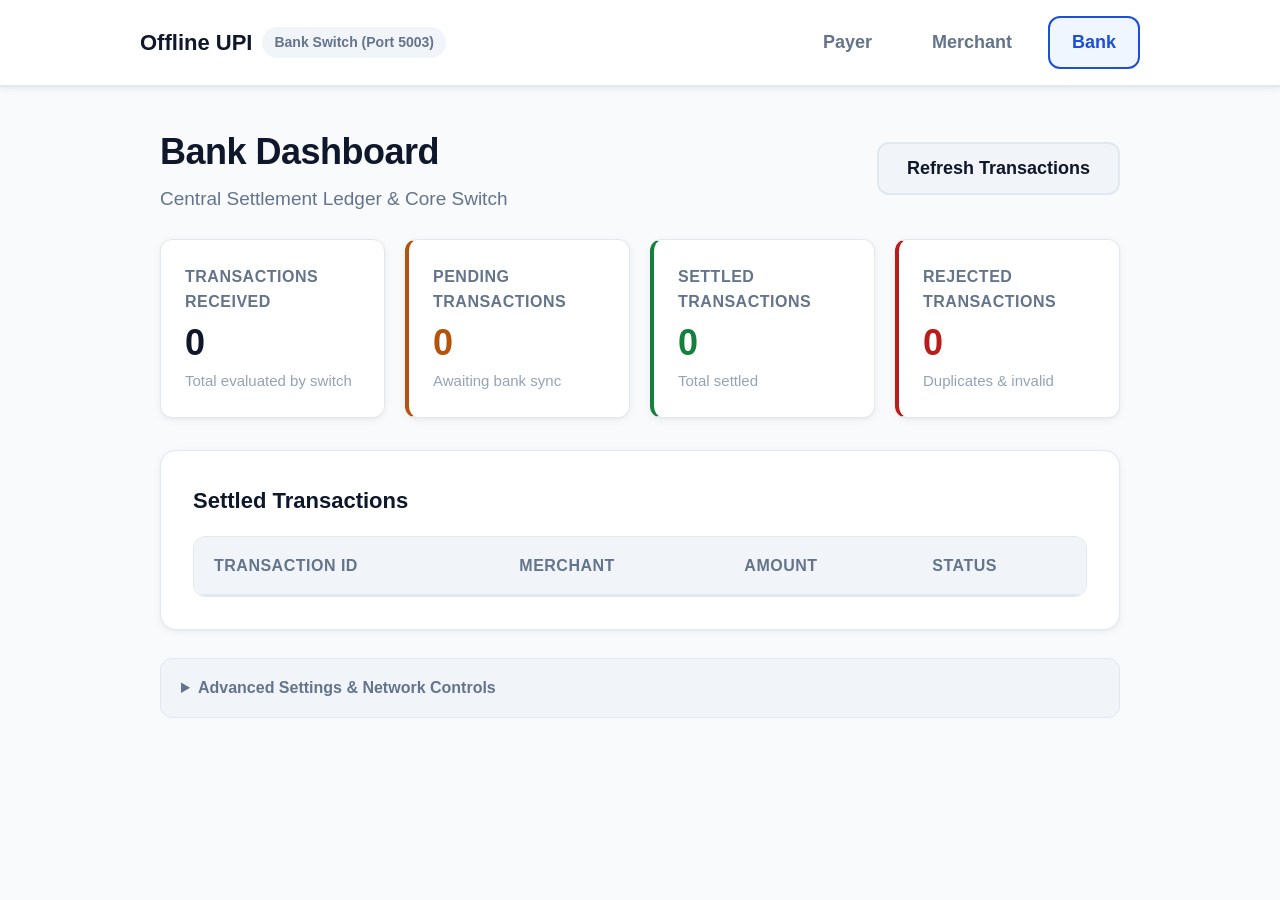
==== commit 41d5adcb: "Some Changes done." ====
--- a/templates/bank.html
+++ b/templates/bank.html
@@ -3,428 +3,138 @@
 <head>
   <meta charset="UTF-8">
   <meta name="viewport" content="width=device-width, initial-scale=1.0">
-  <title>Bank Dashboard — Offline UPI Payment Simulator</title>
+  <title>Bank Dashboard — Central Settlement Switch</title>
   <link rel="stylesheet" href="/static/css/style.css">
 </head>
 <body>
-  <!-- Top Navigation Bar -->
-  <header class="navbar">
-    <a href="/" class="brand">
-      <span>Offline UPI Payment Simulator</span>
-      <span class="brand-badge">Bank Switch</span>
-    </a>
-    <nav class="nav-links">
-      <a href="/payer" class="nav-link" data-role="payer">📱 Payer Dashboard</a>
-      <a href="/merchant" class="nav-link" data-role="merchant">🏪 Merchant Dashboard</a>
-      <a href="/bank" class="nav-link active" data-role="bank">🏦 Bank Dashboard</a>
-    </nav>
-    <div class="navbar-actions">
-      <button class="btn-guide-nav" id="btn-toggle-demo-guide" type="button" aria-expanded="false">
-        📖 How to Run a Demo
-      </button>
-      <button class="btn-reset-nav" id="btn-open-reset-modal" type="button">
-        🔄 Reset Demo Data
-      </button>
+  <!-- Large Obvious Navigation Bar -->
+  <header class="top-nav">
+    <div class="nav-inner">
+      <a href="/bank" class="nav-brand">
+        <span>Offline UPI</span>
+        <span class="nav-brand-badge">Bank Switch (Port 5003)</span>
+      </a>
+      <nav class="nav-menu">
+        <a href="http://localhost:5001/payer" class="nav-item" data-role="payer">Payer</a>
+        <a href="http://localhost:5002/merchant" class="nav-item" data-role="merchant">Merchant</a>
+        <a href="http://localhost:5003/bank" class="nav-item active" data-role="bank">Bank</a>
+      </nav>
     </div>
   </header>
 
   <main class="app-container">
-    <!-- Persistent Guided Demo Stepper Panel (Collapsible) -->
-    <div class="demo-guide-card" id="demo-guide-panel" style="display: none;">
-      <div class="demo-guide-header">
-        <div class="demo-guide-title">
-          <span>🚀 Interactive Demo Workflow — Offline UPI Payment Flow</span>
-        </div>
-        <button type="button" class="btn btn-outline btn-sm" id="btn-close-demo-guide">✕ Close Guide</button>
+    <div style="display: flex; justify-content: space-between; align-items: center; flex-wrap: wrap; gap: 16px; margin-bottom: 24px;">
+      <div>
+        <h1 class="page-title" style="margin-bottom: 4px;">Bank Dashboard</h1>
+        <p class="page-subtitle" style="margin-bottom: 0;">Central Settlement Ledger &amp; Core Switch</p>
       </div>
-      <p style="font-size: 0.88rem; color: var(--text-secondary); margin-bottom: 8px;">
-        Follow these 6 steps to demonstrate genuine offline payment generation, sub-second local merchant verification, and delayed central bank settlement:
-      </p>
-      <div class="demo-stepper-grid">
-        <div class="demo-step-item">
-          <div class="demo-step-number">1</div>
-          <div class="demo-step-title">Generate Payment (Payer)</div>
-          <div class="demo-step-desc">Open Payer Dashboard. Enter amount (max ₹500 cap) and merchant ID. Payer creates and signs an offline token with RSA-2048.</div>
-        </div>
-        <div class="demo-step-item">
-          <div class="demo-step-number">2</div>
-          <div class="demo-step-title">Transfer Token</div>
-          <div class="demo-step-desc">Copy token JSON or scan QR code to simulate BLE/NFC/soundwave offline transfer from Payer to Merchant device.</div>
-        </div>
-        <div class="demo-step-item">
-          <div class="demo-step-number">3</div>
-          <div class="demo-step-title">Verify & Accept (Merchant)</div>
-          <div class="demo-step-desc">Paste or upload token. Merchant locally verifies RSA signature in &lt; 1 sec using pre-provisioned trusted public keys. Zero bank dependency!</div>
-        </div>
-        <div class="demo-step-item">
-          <div class="demo-step-number">4</div>
-          <div class="demo-step-title">Queue in Local SQLite</div>
-          <div class="demo-step-desc">Accepted payment enters merchant's local queue with status <code>Pending Sync</code>. It is a valid offline IOU awaiting bank clearance.</div>
-        </div>
-        <div class="demo-step-item">
-          <div class="demo-step-number">5</div>
-          <div class="demo-step-title">Sync with Bank Switch</div>
-          <div class="demo-step-desc">When network connectivity is available, merchant transmits queued tokens to the Bank Switch for final settlement.</div>
-        </div>
-        <div class="demo-step-item">
-          <div class="demo-step-number">6</div>
-          <div class="demo-step-title">Bank Settlement & Ledger</div>
-          <div class="demo-step-desc">Bank validates batch, atomically catches duplicates via SQLite SAVEPOINTs, issues signed receipts, and records in central ledger.</div>
-        </div>
-      </div>
-      <div class="demo-outage-note">
-        <strong>💡 Demonstrating Bank Outages:</strong> Click "Simulate Outage" in the Simulation Lab below. Then create and accept payments on Payer and Merchant devices to prove 100% offline functionality. When connectivity is restored, sync the queue to settle all transactions!
+      <div>
+        <button type="button" id="btn-refresh-ledger" class="btn-secondary">
+          Refresh Transactions
+        </button>
       </div>
     </div>
 
-    <!-- Page Header -->
-    <div class="page-header">
-      <div>
-        <h1 class="page-title">🏦 Central Bank Core Switch & Settlement Network</h1>
-        <p class="page-subtitle">Central Settlement Switch &bull; Authoritative Public Key Registry &bull; Double-Spend Defense &bull; Stale Token Audit</p>
+    <!-- 4 Large Summary Cards -->
+    <div class="stats-grid">
+      <div class="stat-box">
+        <div class="stat-box-label">Transactions Received</div>
+        <div class="stat-box-number" id="stat-total-received">0</div>
+        <div class="stat-box-subtext">Total evaluated by switch</div>
       </div>
-      <div>
-        <span class="status-pill status-online" id="bank-status-pill"><span class="status-dot"></span> Core Switch Active (Online)</span>
+
+      <div class="stat-box" style="border-left: 4px solid var(--warning);">
+        <div class="stat-box-label">Pending Transactions</div>
+        <div class="stat-box-number" style="color: var(--warning);" id="stat-pending-merchant-syncs">0</div>
+        <div class="stat-box-subtext" id="stat-pending-merchant-amount">Awaiting bank sync</div>
+      </div>
+
+      <div class="stat-box" style="border-left: 4px solid var(--success);">
+        <div class="stat-box-label">Settled Transactions</div>
+        <div class="stat-box-number" style="color: var(--success);" id="stat-settled-count">0</div>
+        <div class="stat-box-subtext" id="stat-total-value">Total settled</div>
+      </div>
+
+      <div class="stat-box" style="border-left: 4px solid var(--danger);">
+        <div class="stat-box-label">Rejected Transactions</div>
+        <div class="stat-box-number" style="color: var(--danger);" id="stat-duplicates-count">0</div>
+        <div class="stat-box-subtext" id="stat-rejection-subtext">Duplicates &amp; invalid</div>
       </div>
     </div>
 
-    <!-- =====================================================================
-         SECTION A: BANK OVERVIEW
-         ===================================================================== -->
-    <div style="margin-bottom: 24px;">
-      <h2 style="font-size: 1.15rem; font-weight: 700; color: var(--text-primary); margin-bottom: 12px; display: flex; align-items: center; gap: 8px;">
-        <span>📊 Section A: Bank Overview & Core Metrics</span>
-      </h2>
-      <div class="grid-4">
-        <div class="stat-card">
-          <div class="stat-label">Total Transactions Received</div>
-          <div class="stat-value" id="stat-total-received">0</div>
-          <div class="stat-subtext">Cumulative evaluated tokens</div>
+    <!-- Pending Merchant Sync Banner (if transactions waiting) -->
+    <div id="merchant-sync-banner" class="card" style="display: none; background: #fffbeb; border: 2px solid #fde68a; margin-bottom: 28px;">
+      <div style="display: flex; justify-content: space-between; align-items: center; flex-wrap: wrap; gap: 16px;">
+        <div>
+          <div style="font-size: 20px; font-weight: 700; color: #92400e;">Pending Transactions Waiting at Merchant</div>
+          <p id="merchant-sync-summary-text" style="font-size: 16px; color: #78350f; margin-top: 4px;">
+            Offline payments have been queued by Bob's Store.
+          </p>
         </div>
+        <button type="button" id="btn-sync-pending-transactions" class="btn-primary" style="width: auto; padding: 12px 24px; font-size: 17px;">
+          Sync Pending Payments Now
+        </button>
+      </div>
+      <div id="merchant-sync-result-box" style="display: none; margin-top: 16px;"></div>
+    </div>
 
-        <div class="stat-card" style="border-left: 4px solid var(--warning);">
-          <div class="stat-label">Pending Merchant Syncs</div>
-          <div class="stat-value" style="color: var(--warning);" id="stat-pending-merchant-syncs">0</div>
-          <div class="stat-subtext" id="stat-pending-merchant-amount">₹0.00 awaiting bank sync</div>
-        </div>
-
-        <div class="stat-card" style="border-left: 4px solid var(--success);">
-          <div class="stat-label">Successfully Settled</div>
-          <div class="stat-value" style="color: var(--success);" id="stat-settled-count">0</div>
-          <div class="stat-subtext" id="stat-total-value">Total Value: ₹0.00</div>
-        </div>
-
-        <div class="stat-card" style="border-left: 4px solid var(--danger);">
-          <div class="stat-label">Duplicates & Rejections</div>
-          <div class="stat-value" style="color: var(--danger);" id="stat-duplicates-count">0</div>
-          <div class="stat-subtext" id="stat-rejection-subtext">0 duplicate / 0 invalid</div>
-        </div>
+    <!-- Simple Transaction Table -->
+    <div class="card">
+      <h2 class="card-title">Settled Transactions</h2>
+      <div class="table-wrapper">
+        <table class="simple-table">
+          <thead>
+            <tr>
+              <th>Transaction ID</th>
+              <th>Merchant</th>
+              <th>Amount</th>
+              <th>Status</th>
+            </tr>
+          </thead>
+          <tbody id="master-ledger-tbody"></tbody>
+        </table>
+      </div>
+      <div id="ledger-empty-state" class="empty-state" style="display: none;">
+        No transactions yet.
       </div>
     </div>
 
-    <!-- =====================================================================
-         SECTION B: MERCHANT SYNCHRONISATION
-         ===================================================================== -->
-    <div class="card" style="margin-bottom: 28px; border-left: 4px solid var(--warning);">
-      <div class="card-header">
-        <h2 class="card-title">🔄 Section B: Merchant Synchronisation Gateway</h2>
-        <span class="badge badge-pending" id="merchant-sync-status-badge">MERCHANT SYNC READY</span>
-      </div>
-      
-      <p style="font-size: 0.92rem; color: var(--text-secondary); line-height: 1.6; margin-bottom: 16px;">
-        <strong>How Offline UPI Works:</strong> Merchants accept and cryptographically verify customer payment tokens locally while completely disconnected from the bank. When connectivity is available, the merchant submits its queued batch to the Central Bank Switch for final settlement and receipt issuance.
-      </p>
-
-      <div style="background: var(--bg-subtle); border: 1px solid var(--border-color); border-radius: var(--radius-sm); padding: 16px; margin-bottom: 16px;">
-        <div style="display: flex; justify-content: space-between; align-items: center; flex-wrap: wrap; gap: 12px;">
+    <!-- Optional Collapsible Advanced Controls & Outage Simulation -->
+    <details class="technical-details">
+      <summary>Advanced Settings &amp; Network Controls</summary>
+      <div class="details-content">
+        <div style="display: flex; flex-wrap: wrap; gap: 16px; align-items: center; justify-content: space-between; padding: 12px 0;">
           <div>
-            <div style="font-size: 0.9rem; font-weight: 600; color: var(--text-primary); margin-bottom: 4px;">
-              Merchant POS Terminal Status (Bob's Tea & Snacks — <code>merchant_bob@upi</code>):
-            </div>
-            <div style="font-size: 0.85rem; color: var(--text-secondary);" id="merchant-sync-summary-text">
-              Checking pending transactions at merchant POS...
+            <div style="font-weight: 700; font-size: 17px;">Simulate Bank Network Outage</div>
+            <div style="font-size: 15px; color: var(--text-muted);">
+              Current state: <span id="current-net-badge" class="badge badge-settled">ONLINE</span>
+              <span id="bank-status-pill" style="display: none;"></span>
             </div>
           </div>
-          <div style="display: flex; gap: 10px;">
-            <button class="btn btn-primary" id="btn-sync-pending-transactions" type="button">
-              ⚡ Sync Pending Transactions Now
-            </button>
-            <button class="btn btn-outline btn-sm" id="btn-check-merchant-status" type="button">
-              🔄 Check Status
-            </button>
+          <button type="button" id="btn-toggle-network" class="btn-secondary" style="font-size: 15px;">
+            <span id="net-toggle-label">Simulate Outage</span>
+          </button>
+        </div>
+
+        <div style="display: flex; flex-wrap: wrap; gap: 16px; align-items: center; justify-content: space-between; padding: 16px 0; border-top: 1px solid var(--border-color);">
+          <div>
+            <div style="font-weight: 700; font-size: 17px;">Double-Spend Simulation Test</div>
+            <div style="font-size: 15px; color: var(--text-muted);">Re-submits a settled payment to verify atomic rejection.</div>
           </div>
+          <button type="button" id="btn-simulate-duplicate" class="btn-secondary" style="font-size: 15px;">
+            Simulate Double-Spend
+          </button>
+        </div>
+        <div id="duplicate-sim-result" style="display: none; margin-top: 12px;"></div>
+
+        <div style="padding-top: 16px; border-top: 1px solid var(--border-color);">
+          <div style="font-weight: 700; font-size: 16px; margin-bottom: 8px;">Bank Public Key PEM</div>
+          <pre id="bank-pubkey-display" style="background: #ffffff; border: 1px solid var(--border-color); padding: 12px; border-radius: var(--radius-sm); font-size: 12px; max-height: 140px; overflow-y: auto;"></pre>
+          <button type="button" id="btn-copy-bank-key" class="btn-secondary" style="font-size: 14px; padding: 6px 14px; margin-top: 8px;">Copy Public Key</button>
         </div>
       </div>
-
-      <!-- Live Sync Outcome Box -->
-      <div id="merchant-sync-result-box" style="display: none; margin-top: 14px;"></div>
-
-      <!-- Empty state when no merchant transactions are waiting -->
-      <div id="merchant-sync-empty-state" style="display: none; padding: 14px 16px; background: #f0fdf4; border: 1px solid #bbf7d0; border-radius: var(--radius-sm); color: #166534; font-size: 0.88rem;">
-        ✓ <strong>All Merchant Transactions Synchronized:</strong> There are currently no pending payments waiting at the Merchant POS. When new offline payments are accepted, they will be listed here for settlement.
-      </div>
-    </div>
-
-    <!-- =====================================================================
-         SECTION C: TRANSACTION LEDGER
-         ===================================================================== -->
-    <div class="card" style="margin-bottom: 28px;">
-      <div class="card-header" style="flex-wrap: wrap; gap: 12px;">
-        <div>
-          <h2 class="card-title">📑 Section C: Master Central Settlement Ledger</h2>
-          <p style="font-size: 0.82rem; color: var(--text-muted); margin-top: 2px;">
-            Authoritative bank records settled in SQLite with ACID atomic guarantees and 100% duplicate prevention.
-          </p>
-        </div>
-        <div style="display: flex; align-items: center; gap: 10px;">
-          <div class="filter-group">
-            <button class="filter-pill active" data-filter="ALL" type="button">All (<span id="count-filter-all">0</span>)</button>
-            <button class="filter-pill" data-filter="SETTLED" type="button">Settled (<span id="count-filter-settled">0</span>)</button>
-            <button class="filter-pill" data-filter="FLAGGED" type="button">24h Review (<span id="count-filter-flagged">0</span>)</button>
-            <button class="filter-pill" data-filter="REJECTED" type="button">Rejected (<span id="count-filter-rejected">0</span>)</button>
-          </div>
-          <button class="btn btn-outline btn-sm" id="btn-refresh-ledger" type="button">🔄 Refresh</button>
-        </div>
-      </div>
-
-      <div class="table-responsive">
-        <table class="table">
-          <thead>
-            <tr>
-              <th>Token ID</th>
-              <th>Payer Reference</th>
-              <th>Merchant (Payee)</th>
-              <th>Amount</th>
-              <th>Token Age</th>
-              <th>Settled At</th>
-              <th>Settlement Status</th>
-              <th>Audit Notes</th>
-            </tr>
-          </thead>
-          <tbody id="master-ledger-tbody">
-            <!-- Dynamic rows or empty state injected by JS -->
-          </tbody>
-        </table>
-      </div>
-
-      <!-- Rich Empty State for Master Ledger -->
-      <div class="empty-state-box" id="ledger-empty-state" style="display: none;">
-        <div class="empty-state-icon">🏦</div>
-        <div class="empty-state-heading">No Settlements Recorded in Central Ledger Yet</div>
-        <div class="empty-state-text">
-          No offline transactions have been synchronized to the bank core switch. Complete an end-to-end payment to see real-time settlement and receipt generation:
-        </div>
-        <div class="empty-state-action">
-          <a href="/payer" data-cross-link="payer" class="btn btn-primary btn-sm">
-            📱 1. Generate Payment on Payer Device →
-          </a>
-          <a href="/merchant" data-cross-link="merchant" class="btn btn-outline btn-sm">
-            🏪 2. Open Merchant POS Terminal →
-          </a>
-        </div>
-      </div>
-    </div>
-
-    <!-- =====================================================================
-         SECTION D: SETTLEMENT AND RECONCILIATION
-         ===================================================================== -->
-    <div class="card" style="margin-bottom: 28px;">
-      <div class="card-header">
-        <h2 class="card-title">🛡️ Section D: Settlement & Reconciliation Lifecycle</h2>
-        <span class="badge badge-transferred">Core Banking Logic</span>
-      </div>
-      <p style="font-size: 0.9rem; color: var(--text-secondary); margin-bottom: 16px;">
-        Every payment token processed by the Central Bank switch transitions through an explicit cryptographic state machine. The table below explains the real backend settlement rules:
-      </p>
-
-      <div class="lifecycle-grid">
-        <div class="lifecycle-card stage-received">
-          <span class="lifecycle-badge" style="color: var(--info);">Stage 1</span>
-          <div class="lifecycle-title">Received from Merchant</div>
-          <div class="lifecycle-desc">
-            Token batch submitted by merchant via authenticated HTTP. Requires valid merchant API key header (<code>X-Merchant-Key</code>) and matching payee binding.
-          </div>
-        </div>
-
-        <div class="lifecycle-card stage-verified">
-          <span class="lifecycle-badge" style="color: var(--warning);">Stage 2</span>
-          <div class="lifecycle-title">Bank Signature Verification</div>
-          <div class="lifecycle-desc">
-            Bank looks up payer public key in its authoritative registry and verifies RSA-PSS signature. Untrusted or tampered keys are rejected with zero bank trust.
-          </div>
-        </div>
-
-        <div class="lifecycle-card stage-settled">
-          <span class="lifecycle-badge" style="color: var(--success);">Stage 3</span>
-          <div class="lifecycle-title">Settled (Receipt Issued)</div>
-          <div class="lifecycle-desc">
-            Committed atomically in SQLite. A cryptographically signed Bank Settlement Receipt is generated and returned for customer allowance restoration.
-          </div>
-        </div>
-
-        <div class="lifecycle-card stage-rejected">
-          <span class="lifecycle-badge" style="color: var(--danger);">Stage 4</span>
-          <div class="lifecycle-title">Rejected / 24h Review</div>
-          <div class="lifecycle-desc">
-            Tokens already in the ledger trigger SQLite <code>IntegrityError</code> and are caught as double-spends. Tokens older than 24h are flagged for manual review.
-          </div>
-        </div>
-      </div>
-    </div>
-
-    <!-- =====================================================================
-         SECTION E: BANK ACTIONS & TECHNICAL SIMULATION LAB (COLLAPSIBLE)
-         ===================================================================== -->
-    <div class="card" style="margin-bottom: 30px;">
-      <div class="card-header collapsible-header" id="tech-lab-toggle">
-        <h2 class="card-title">
-          <span>⚙️ Section E: Technical Details, Security Registries & Simulation Lab</span>
-        </h2>
-        <span class="chevron-icon" id="tech-lab-chevron">▼</span>
-      </div>
-      <p style="font-size: 0.85rem; color: var(--text-muted); margin-top: -8px; margin-bottom: 16px;">
-        Administrative controls, cryptographic key viewers, network simulator, and double-spend test tools. Expand to inspect low-level protocols.
-      </p>
-
-      <div id="tech-lab-body" style="display: none;">
-        <!-- Network & Double-Spend Attack Lab -->
-        <div class="grid-2" style="margin-bottom: 20px;">
-          <!-- Outage Toggle -->
-          <div style="background: var(--bg-subtle); padding: 16px; border-radius: 8px; border: 1px solid var(--border-color);">
-            <div style="font-size: 0.95rem; font-weight: 600; margin-bottom: 6px;">1. Simulate Bank Network Outage</div>
-            <p style="font-size: 0.83rem; color: var(--text-secondary); margin-bottom: 12px; line-height: 1.4;">
-              Simulate a core switch maintenance window or cellular network outage. Merchant POS will safely retain queued offline payments in SQLite without losing them.
-            </p>
-            <div style="display: flex; gap: 10px; align-items: center;">
-              <button class="btn btn-outline btn-sm" id="btn-toggle-network" type="button">
-                📶 Toggle Network State (<span id="net-toggle-label">Set Offline</span>)
-              </button>
-              <span id="current-net-badge" class="badge badge-settled">ONLINE</span>
-            </div>
-          </div>
-
-          <!-- Double-Spend Simulator -->
-          <div style="background: var(--bg-subtle); padding: 16px; border-radius: 8px; border: 1px solid var(--border-color);">
-            <div style="font-size: 0.95rem; font-weight: 600; margin-bottom: 6px;">2. Simulate Double-Spend Replay Attack</div>
-            <p style="font-size: 0.83rem; color: var(--text-secondary); margin-bottom: 12px; line-height: 1.4;">
-              Attempts to re-submit an already settled token ID directly to the central switch to verify the SQLite atomic SAVEPOINT double-spend defense.
-            </p>
-            <button class="btn btn-danger btn-sm" id="btn-simulate-duplicate" type="button">
-              🚨 Trigger Double-Spend Attempt
-            </button>
-            <div id="duplicate-sim-result" style="font-size: 0.82rem; margin-top: 10px; display: none;"></div>
-          </div>
-        </div>
-
-        <!-- Trusted Payers Registry & Recent Sync Batches -->
-        <div class="grid-2" style="margin-bottom: 20px;">
-          <!-- Trusted Payers -->
-          <div style="background: var(--bg-subtle); padding: 16px; border-radius: 8px; border: 1px solid var(--border-color);">
-            <div style="display: flex; justify-content: space-between; align-items: center; margin-bottom: 10px;">
-              <div style="font-weight: 600; font-size: 0.92rem;">🔑 Trusted Payer Public Key Registry</div>
-              <span class="badge badge-settled" id="trusted-payers-count">1 Registered</span>
-            </div>
-            <p style="font-size: 0.8rem; color: var(--text-secondary); margin-bottom: 10px;">
-              Pre-provisioned registry. Incoming offline tokens must match a registered payer's public key.
-            </p>
-            <div class="table-responsive">
-              <table class="table" style="font-size: 0.8rem;">
-                <thead>
-                  <tr>
-                    <th>Payer ID</th>
-                    <th>Public Key (RSA-2048)</th>
-                    <th>Status</th>
-                  </tr>
-                </thead>
-                <tbody id="trusted-payers-tbody">
-                  <!-- Injected dynamically -->
-                </tbody>
-              </table>
-            </div>
-          </div>
-
-          <!-- Sync Batches Log -->
-          <div style="background: var(--bg-subtle); padding: 16px; border-radius: 8px; border: 1px solid var(--border-color);">
-            <div style="display: flex; justify-content: space-between; align-items: center; margin-bottom: 10px;">
-              <div style="font-weight: 600; font-size: 0.92rem;">📦 Recent Sync Batches Audit Log</div>
-              <span class="badge badge-created">Audit Trail</span>
-            </div>
-            <p style="font-size: 0.8rem; color: var(--text-secondary); margin-bottom: 10px;">
-              Audit log of batches processed by the Central Switch from authorized merchants.
-            </p>
-            <div class="table-responsive">
-              <table class="table" style="font-size: 0.8rem;">
-                <thead>
-                  <tr>
-                    <th>Batch ID</th>
-                    <th>Merchant</th>
-                    <th>Tokens</th>
-                    <th>Settled</th>
-                    <th>Dups</th>
-                    <th>Flagged</th>
-                  </tr>
-                </thead>
-                <tbody id="sync-batches-tbody">
-                  <!-- Injected dynamically -->
-                </tbody>
-              </table>
-            </div>
-          </div>
-        </div>
-
-        <!-- Bank RSA Key Viewer & Demo Sample Data Loader -->
-        <div style="background: var(--bg-subtle); padding: 16px; border-radius: 8px; border: 1px solid var(--border-color);">
-          <div style="display: flex; justify-content: space-between; align-items: center; margin-bottom: 10px; flex-wrap: wrap; gap: 8px;">
-            <div>
-              <div style="font-weight: 600; font-size: 0.92rem;">🏛️ Bank Core RSA-2048 Public Key</div>
-              <p style="font-size: 0.8rem; color: var(--text-secondary);">
-                Used by customers and merchant terminals to verify Bank-signed Settlement Receipts.
-              </p>
-            </div>
-            <div style="display: flex; gap: 8px;">
-              <button class="btn btn-outline btn-sm" id="btn-copy-bank-key" type="button">📋 Copy Public Key PEM</button>
-              <button class="btn btn-outline btn-sm" id="btn-load-sample-data" type="button">📥 Load Sample Demo Data</button>
-            </div>
-          </div>
-          <pre id="bank-pubkey-display" style="background: #ffffff; border: 1px solid var(--border-color); padding: 10px; border-radius: 6px; font-size: 0.75rem; overflow-x: auto; max-height: 120px; color: var(--text-secondary);">Loading Bank RSA Public Key...</pre>
-          <div id="sample-data-result" style="display: none; margin-top: 10px;"></div>
-        </div>
-      </div>
-    </div>
-
-    <!-- Footer -->
-    <footer class="footer">
-      <p>Offline UPI Payment Simulator &bull; Central Bank Core Switch &bull; Port 5003 &bull; SQLite ACID Engine &bull; Zero External NPCI/API Dependency</p>
-    </footer>
+    </details>
   </main>
-
-  <!-- =====================================================================
-       RESET DEMO DATA CONFIRMATION MODAL
-       ===================================================================== -->
-  <div class="modal-overlay" id="reset-demo-modal" style="display: none;">
-    <div class="modal-card">
-      <div class="modal-header">
-        <div style="font-size: 1.5rem;">⚠️</div>
-        <div class="modal-title">Confirm Demo Data Reset</div>
-      </div>
-      <div class="modal-body">
-        <p>Are you sure you want to reset demo data across all services? This will clear disposable test records so you can start a clean, empty demonstration:</p>
-        <ul>
-          <li><strong>Payer Device:</strong> Resets spend allowance to ₹0.00 / ₹500.00 cap and clears outstanding tokens.</li>
-          <li><strong>Merchant POS:</strong> Clears all pending and settled transactions from local queue.</li>
-          <li><strong>Bank Switch:</strong> Clears settled tokens ledger, settlement receipts, and sync audit logs.</li>
-        </ul>
-        <div style="background: #f0fdf4; border: 1px solid #bbf7d0; padding: 10px 12px; border-radius: var(--radius-sm); font-size: 0.82rem; color: #166534; margin-top: 12px;">
-          ✓ <strong>Preserved Configuration:</strong> Customer and Bank RSA cryptographic keys, trusted payer registries (<code>alice@upi</code>), merchant credentials (<code>merchant_bob@upi</code>), and database schemas are strictly preserved.
-        </div>
-        <div id="reset-modal-status" style="margin-top: 12px; display: none;"></div>
-      </div>
-      <div class="modal-footer">
-        <button class="btn btn-outline btn-sm" id="btn-cancel-reset" type="button">Cancel</button>
-        <button class="btn btn-danger btn-sm" id="btn-confirm-reset" type="button">🗑️ Yes, Reset Demo Data</button>
-      </div>
-    </div>
-  </div>
 
   <script src="/static/js/common.js"></script>
   <script src="/static/js/bank.js"></script>
--- a/static/css/style.css
+++ b/static/css/style.css
@@ -1,50 +1,40 @@
 /* ==========================================================================
-   Offline UPI Payment System - Modern Fintech Design System
+   Offline UPI Payment Simulator — Simple, Large, Bank-Style Design System
    ========================================================================== */
 
 :root {
-  --bg-primary: #f8fafc;
-  --bg-surface: #ffffff;
+  --bg-page: #f8fafc;
+  --bg-card: #ffffff;
   --bg-subtle: #f1f5f9;
   --border-color: #e2e8f0;
-  --border-focus: #3b82f6;
-
-  --text-primary: #0f172a;
-  --text-secondary: #475569;
-  --text-muted: #94a3b8;
-
-  --primary: #2563eb;
-  --primary-hover: #1d4ed8;
-  --primary-subtle: #eff6ff;
-
-  --success: #16a34a;
-  --success-bg: #dcfce7;
+  --border-focus: #2563eb;
+
+  --text-main: #0f172a;
+  --text-muted: #64748b;
+  --text-light: #94a3b8;
+
+  --primary: #1d4ed8;
+  --primary-hover: #1e40af;
+  --primary-light: #eff6ff;
+
+  --success: #15803d;
+  --success-bg: #f0fdf4;
   --success-border: #bbf7d0;
 
-  --warning: #d97706;
-  --warning-bg: #fef3c7;
+  --warning: #b45309;
+  --warning-bg: #fffbeb;
   --warning-border: #fde68a;
 
-  --danger: #dc2626;
-  --danger-bg: #fee2e2;
+  --danger: #b91c1c;
+  --danger-bg: #fef2f2;
   --danger-border: #fecaca;
 
-  --info: #0284c7;
-  --info-bg: #e0f2fe;
-  --info-border: #bae6fd;
-
-  --purple: #7c3aed;
-  --purple-bg: #ede9fe;
-  --purple-border: #ddd6fe;
-
-  --shadow-sm: 0 1px 2px 0 rgb(0 0 0 / 0.05);
-  --shadow-md: 0 4px 6px -1px rgb(0 0 0 / 0.1), 0 2px 4px -2px rgb(0 0 0 / 0.1);
-  --shadow-lg: 0 10px 15px -3px rgb(0 0 0 / 0.1), 0 4px 6px -4px rgb(0 0 0 / 0.1);
-
-  --radius-sm: 6px;
-  --radius-md: 10px;
+  --radius-sm: 8px;
+  --radius-md: 12px;
   --radius-lg: 16px;
-  --radius-full: 9999px;
+
+  --shadow: 0 2px 8px -1px rgba(15, 23, 42, 0.08), 0 1px 3px -1px rgba(15, 23, 42, 0.04);
+  --shadow-lg: 0 10px 25px -5px rgba(15, 23, 42, 0.1), 0 8px 10px -6px rgba(15, 23, 42, 0.05);
 }
 
 * {
@@ -55,154 +45,395 @@
 
 body {
   font-family: -apple-system, BlinkMacSystemFont, "Segoe UI", Roboto, "Helvetica Neue", Arial, sans-serif;
-  background-color: var(--bg-primary);
-  color: var(--text-primary);
-  line-height: 1.5;
+  background-color: var(--bg-page);
+  color: var(--text-main);
+  font-size: 18px;
+  line-height: 1.6;
   -webkit-font-smoothing: antialiased;
 }
 
-/* Container & Layout */
-.app-container {
-  max-width: 1100px;
-  margin: 0 auto;
-  padding: 24px 20px 60px;
-}
-
-/* Header & Nav */
-.navbar {
-  background: var(--bg-surface);
-  border-bottom: 1px solid var(--border-color);
-  padding: 14px 24px;
-  display: flex;
-  justify-content: space-between;
-  align-items: center;
+/* --------------------------------------------------------------------------
+   Simple, Large Top Navigation
+   -------------------------------------------------------------------------- */
+.top-nav {
+  background: var(--bg-card);
+  border-bottom: 2px solid var(--border-color);
+  padding: 16px 24px;
   position: sticky;
   top: 0;
-  z-index: 50;
-  box-shadow: var(--shadow-sm);
-}
-
-.brand {
+  z-index: 100;
+  box-shadow: var(--shadow);
+}
+
+.nav-inner {
+  max-width: 1000px;
+  margin: 0 auto;
+  display: flex;
+  align-items: center;
+  justify-content: space-between;
+  flex-wrap: wrap;
+  gap: 16px;
+}
+
+.nav-brand {
+  font-size: 22px;
+  font-weight: 700;
+  color: var(--text-main);
+  text-decoration: none;
+  display: flex;
+  align-items: center;
+  gap: 10px;
+}
+
+.nav-brand-badge {
+  font-size: 14px;
+  font-weight: 600;
+  padding: 4px 12px;
+  border-radius: 20px;
+  background: var(--bg-subtle);
+  color: var(--text-muted);
+}
+
+.nav-menu {
   display: flex;
   align-items: center;
   gap: 12px;
+}
+
+.nav-item {
+  font-size: 18px;
+  font-weight: 600;
+  color: var(--text-muted);
   text-decoration: none;
-  color: var(--text-primary);
+  padding: 10px 22px;
+  border-radius: var(--radius-md);
+  transition: all 0.15s ease;
+  border: 2px solid transparent;
+}
+
+.nav-item:hover {
+  background: var(--bg-subtle);
+  color: var(--text-main);
+}
+
+.nav-item.active {
+  background: var(--primary-light);
+  color: var(--primary);
+  border-color: var(--primary);
+}
+
+/* --------------------------------------------------------------------------
+   Layout Container
+   -------------------------------------------------------------------------- */
+.app-container {
+  max-width: 1000px;
+  margin: 0 auto;
+  padding: 36px 20px 80px;
+}
+
+/* --------------------------------------------------------------------------
+   Page Header
+   -------------------------------------------------------------------------- */
+.page-title {
+  font-size: 36px;
+  font-weight: 800;
+  color: var(--text-main);
+  letter-spacing: -0.5px;
+  margin-bottom: 8px;
+}
+
+.page-subtitle {
+  font-size: 19px;
+  color: var(--text-muted);
+  margin-bottom: 28px;
+}
+
+/* --------------------------------------------------------------------------
+   Simple Cards
+   -------------------------------------------------------------------------- */
+.card {
+  background: var(--bg-card);
+  border: 1px solid var(--border-color);
+  border-radius: var(--radius-lg);
+  padding: 32px;
+  margin-bottom: 28px;
+  box-shadow: var(--shadow);
+}
+
+.card-title {
+  font-size: 22px;
   font-weight: 700;
-  font-size: 1.15rem;
-}
-
-.brand-badge {
-  background: var(--primary);
-  color: #fff;
-  font-size: 0.72rem;
-  padding: 2px 8px;
-  border-radius: var(--radius-full);
+  margin-bottom: 18px;
+  color: var(--text-main);
+}
+
+/* --------------------------------------------------------------------------
+   Large Summary Cards (Bank & Overview)
+   -------------------------------------------------------------------------- */
+.stats-grid {
+  display: grid;
+  grid-template-columns: repeat(auto-fit, minmax(220px, 1fr));
+  gap: 20px;
+  margin-bottom: 32px;
+}
+
+.stat-box {
+  background: var(--bg-card);
+  border: 1px solid var(--border-color);
+  border-radius: var(--radius-md);
+  padding: 24px;
+  box-shadow: var(--shadow);
+}
+
+.stat-box-label {
+  font-size: 16px;
+  font-weight: 600;
+  color: var(--text-muted);
+  margin-bottom: 8px;
   text-transform: uppercase;
   letter-spacing: 0.5px;
 }
 
-.nav-links {
-  display: flex;
+.stat-box-number {
+  font-size: 36px;
+  font-weight: 800;
+  color: var(--text-main);
+  line-height: 1.1;
+}
+
+.stat-box-subtext {
+  font-size: 15px;
+  color: var(--text-light);
+  margin-top: 6px;
+}
+
+/* --------------------------------------------------------------------------
+   Large Form Elements
+   -------------------------------------------------------------------------- */
+.form-group {
+  margin-bottom: 24px;
+}
+
+.form-label {
+  display: block;
+  font-size: 18px;
+  font-weight: 600;
+  color: var(--text-main);
+  margin-bottom: 10px;
+}
+
+.form-input {
+  width: 100%;
+  font-size: 20px;
+  padding: 16px 20px;
+  border: 2px solid var(--border-color);
+  border-radius: var(--radius-md);
+  color: var(--text-main);
+  background: #ffffff;
+  outline: none;
+  transition: border-color 0.15s ease, box-shadow 0.15s ease;
+}
+
+.form-input:focus {
+  border-color: var(--border-focus);
+  box-shadow: 0 0 0 4px rgba(37, 99, 235, 0.15);
+}
+
+.form-input-amount {
+  font-size: 32px;
+  font-weight: 700;
+  padding: 18px 24px;
+  letter-spacing: 0.5px;
+}
+
+.form-textarea {
+  width: 100%;
+  font-size: 17px;
+  font-family: ui-monospace, SFMono-Regular, Menlo, Monaco, Consolas, monospace;
+  padding: 16px 20px;
+  border: 2px solid var(--border-color);
+  border-radius: var(--radius-md);
+  color: var(--text-main);
+  background: #ffffff;
+  outline: none;
+  min-height: 160px;
+  resize: vertical;
+  line-height: 1.5;
+}
+
+.form-textarea:focus {
+  border-color: var(--border-focus);
+  box-shadow: 0 0 0 4px rgba(37, 99, 235, 0.15);
+}
+
+/* --------------------------------------------------------------------------
+   Large Prominent Buttons
+   -------------------------------------------------------------------------- */
+.btn-primary {
+  display: inline-flex;
   align-items: center;
-  gap: 8px;
-}
-
-.nav-link {
+  justify-content: center;
+  width: 100%;
+  padding: 18px 32px;
+  font-size: 20px;
+  font-weight: 700;
+  color: #ffffff;
+  background-color: var(--primary);
+  border: none;
+  border-radius: var(--radius-md);
+  cursor: pointer;
   text-decoration: none;
-  color: var(--text-secondary);
-  font-size: 0.9rem;
-  font-weight: 500;
-  padding: 6px 14px;
-  border-radius: var(--radius-sm);
+  transition: background-color 0.15s ease, transform 0.05s ease;
+  box-shadow: 0 4px 12px rgba(29, 78, 216, 0.25);
+}
+
+.btn-primary:hover:not(:disabled) {
+  background-color: var(--primary-hover);
+}
+
+.btn-primary:active:not(:disabled) {
+  transform: translateY(1px);
+}
+
+.btn-primary:disabled {
+  background-color: var(--text-light);
+  cursor: not-allowed;
+  box-shadow: none;
+}
+
+.btn-secondary {
+  display: inline-flex;
+  align-items: center;
+  justify-content: center;
+  padding: 14px 28px;
+  font-size: 18px;
+  font-weight: 600;
+  color: var(--text-main);
+  background: var(--bg-subtle);
+  border: 2px solid var(--border-color);
+  border-radius: var(--radius-md);
+  cursor: pointer;
+  text-decoration: none;
   transition: all 0.15s ease;
 }
 
-.nav-link:hover {
-  background: var(--bg-subtle);
-  color: var(--text-primary);
-}
-
-.nav-link.active {
-  background: var(--primary-subtle);
-  color: var(--primary);
-  font-weight: 600;
-}
-
-/* Page Header */
-.page-header {
-  margin-bottom: 24px;
-  display: flex;
-  justify-content: space-between;
-  align-items: flex-start;
-  flex-wrap: wrap;
-  gap: 16px;
-}
-
-.page-title {
-  font-size: 1.6rem;
-  font-weight: 700;
-  color: var(--text-primary);
+.btn-secondary:hover:not(:disabled) {
+  background: #e2e8f0;
+  border-color: #cbd5e1;
+}
+
+.btn-success {
+  background-color: var(--success);
+  box-shadow: 0 4px 12px rgba(21, 128, 61, 0.25);
+}
+
+.btn-success:hover:not(:disabled) {
+  background-color: #166534;
+}
+
+/* --------------------------------------------------------------------------
+   Alert / Result Banners
+   -------------------------------------------------------------------------- */
+.result-banner {
+  border-radius: var(--radius-md);
+  padding: 24px 28px;
+  margin: 24px 0;
+  font-size: 18px;
+}
+
+.result-success {
+  background: var(--success-bg);
+  border: 2px solid var(--success-border);
+  color: #14532d;
+}
+
+.result-danger {
+  background: var(--danger-bg);
+  border: 2px solid var(--danger-border);
+  color: #7f1d1d;
+}
+
+.result-title {
+  font-size: 22px;
+  font-weight: 800;
+  margin-bottom: 12px;
   display: flex;
   align-items: center;
   gap: 10px;
 }
 
-.page-subtitle {
-  font-size: 0.92rem;
-  color: var(--text-secondary);
-  margin-top: 4px;
-}
-
-/* Status Indicators */
-.status-pill {
-  display: inline-flex;
-  align-items: center;
-  gap: 6px;
-  padding: 4px 12px;
-  border-radius: var(--radius-full);
-  font-size: 0.8rem;
-  font-weight: 600;
+.result-row {
+  display: flex;
+  justify-content: space-between;
+  padding: 8px 0;
+  border-bottom: 1px solid rgba(0, 0, 0, 0.06);
+  font-size: 18px;
+}
+
+.result-row:last-child {
+  border-bottom: none;
+}
+
+/* --------------------------------------------------------------------------
+   Simple Transaction Table
+   -------------------------------------------------------------------------- */
+.table-wrapper {
+  overflow-x: auto;
+  border: 1px solid var(--border-color);
+  border-radius: var(--radius-md);
+  background: #ffffff;
+}
+
+.simple-table {
+  width: 100%;
+  border-collapse: collapse;
+  text-align: left;
+  font-size: 18px;
+}
+
+.simple-table th {
+  background: var(--bg-subtle);
+  color: var(--text-muted);
+  font-size: 16px;
+  font-weight: 700;
   text-transform: uppercase;
-  letter-spacing: 0.4px;
-}
-
-.status-dot {
-  width: 8px;
-  height: 8px;
-  border-radius: 50%;
-}
-
-.status-online {
-  background: var(--success-bg);
-  color: var(--success);
-  border: 1px solid var(--success-border);
-}
-.status-online .status-dot { background: var(--success); }
-
-.status-offline {
-  background: var(--warning-bg);
-  color: var(--warning);
-  border: 1px solid var(--warning-border);
-}
-.status-offline .status-dot { background: var(--warning); }
-
-.status-danger {
-  background: var(--danger-bg);
-  color: var(--danger);
-  border: 1px solid var(--danger-border);
-}
-.status-danger .status-dot { background: var(--danger); }
-
-/* Badges for Transactions */
+  letter-spacing: 0.5px;
+  padding: 16px 20px;
+  border-bottom: 2px solid var(--border-color);
+}
+
+.simple-table td {
+  padding: 18px 20px;
+  border-bottom: 1px solid var(--border-color);
+  color: var(--text-main);
+}
+
+.simple-table tr:last-child td {
+  border-bottom: none;
+}
+
+.simple-table tr:hover {
+  background: #f8fafc;
+}
+
+.empty-state {
+  text-align: center;
+  padding: 48px 24px;
+  color: var(--text-muted);
+  font-size: 19px;
+}
+
+/* --------------------------------------------------------------------------
+   Badges
+   -------------------------------------------------------------------------- */
 .badge {
   display: inline-block;
-  padding: 3px 10px;
-  border-radius: var(--radius-full);
-  font-size: 0.75rem;
-  font-weight: 600;
-  letter-spacing: 0.3px;
-  white-space: nowrap;
+  font-size: 15px;
+  font-weight: 700;
+  padding: 6px 14px;
+  border-radius: 20px;
+  text-transform: uppercase;
+  letter-spacing: 0.5px;
 }
 
 .badge-settled {
@@ -223,679 +454,93 @@
   border: 1px solid var(--danger-border);
 }
 
-.badge-created, .badge-transferred {
-  background: var(--info-bg);
-  color: var(--info);
-  border: 1px solid var(--info-border);
-}
-
-.badge-flagged {
-  background: var(--purple-bg);
-  color: var(--purple);
-  border: 1px solid var(--purple-border);
-}
-
-/* Cards & Grid */
-.grid-2 {
-  display: grid;
-  grid-template-columns: repeat(auto-fit, minmax(320px, 1fr));
-  gap: 20px;
-  margin-bottom: 24px;
-}
-
-.grid-3 {
-  display: grid;
-  grid-template-columns: repeat(auto-fit, minmax(280px, 1fr));
-  gap: 18px;
-  margin-bottom: 24px;
-}
-
-.grid-4 {
-  display: grid;
-  grid-template-columns: repeat(auto-fit, minmax(200px, 1fr));
-  gap: 16px;
-  margin-bottom: 24px;
-}
-
-.card {
-  background: var(--bg-surface);
+/* --------------------------------------------------------------------------
+   QR Code Display Area
+   -------------------------------------------------------------------------- */
+.qr-card-container {
+  text-align: center;
+  padding: 32px;
+  background: #ffffff;
+  border: 2px solid var(--border-color);
+  border-radius: var(--radius-lg);
+  margin: 28px 0;
+}
+
+.qr-code-wrapper {
+  display: inline-block;
+  padding: 20px;
+  background: #ffffff;
+  border: 2px solid var(--border-color);
+  border-radius: var(--radius-md);
+  margin-bottom: 20px;
+}
+
+/* --------------------------------------------------------------------------
+   Collapsible Details / Advanced Sections
+   -------------------------------------------------------------------------- */
+details.technical-details {
+  margin-top: 24px;
   border: 1px solid var(--border-color);
   border-radius: var(--radius-md);
-  padding: 22px;
-  box-shadow: var(--shadow-sm);
-  transition: box-shadow 0.2s ease;
-}
-
-.card:hover {
-  box-shadow: var(--shadow-md);
-}
-
-.card-header {
-  display: flex;
-  justify-content: space-between;
-  align-items: center;
-  margin-bottom: 16px;
-  padding-bottom: 12px;
-  border-bottom: 1px solid var(--border-color);
-}
-
-.card-title {
-  font-size: 1.05rem;
+  background: var(--bg-subtle);
+  padding: 16px 20px;
+}
+
+details.technical-details summary {
+  font-size: 16px;
   font-weight: 600;
-  color: var(--text-primary);
-  display: flex;
-  align-items: center;
-  gap: 8px;
-}
-
-/* Stat Cards */
-.stat-card {
-  background: var(--bg-surface);
-  border: 1px solid var(--border-color);
-  border-radius: var(--radius-md);
-  padding: 18px;
-  box-shadow: var(--shadow-sm);
-}
-
-.stat-label {
-  font-size: 0.8rem;
-  font-weight: 500;
-  color: var(--text-secondary);
-  text-transform: uppercase;
-  letter-spacing: 0.5px;
-}
-
-.stat-value {
-  font-size: 1.6rem;
-  font-weight: 700;
-  color: var(--text-primary);
-  margin-top: 4px;
-}
-
-.stat-subtext {
-  font-size: 0.78rem;
-  color: var(--text-muted);
-  margin-top: 4px;
-}
-
-/* Forms & Inputs */
-.form-group {
-  margin-bottom: 16px;
-}
-
-.form-label {
-  display: block;
-  font-size: 0.85rem;
-  font-weight: 600;
-  color: var(--text-primary);
-  margin-bottom: 6px;
-}
-
-.form-control {
-  width: 100%;
-  padding: 10px 14px;
-  font-size: 0.95rem;
-  border: 1px solid var(--border-color);
-  border-radius: var(--radius-sm);
-  background: var(--bg-surface);
-  color: var(--text-primary);
-  transition: border-color 0.15s ease, box-shadow 0.15s ease;
-}
-
-.form-control:focus {
+  color: var(--text-muted);
+  cursor: pointer;
   outline: none;
-  border-color: var(--border-focus);
-  box-shadow: 0 0 0 3px rgba(59, 130, 246, 0.15);
-}
-
-textarea.form-control {
-  font-family: monospace;
-  font-size: 0.82rem;
-  resize: vertical;
-}
-
-/* Buttons */
-.btn {
-  display: inline-flex;
-  align-items: center;
-  justify-content: center;
-  gap: 8px;
-  padding: 10px 18px;
-  font-size: 0.92rem;
-  font-weight: 600;
-  border-radius: var(--radius-sm);
-  border: 1px solid transparent;
-  cursor: pointer;
-  transition: all 0.15s ease;
-  text-decoration: none;
-}
-
-.btn-primary {
-  background: var(--primary);
-  color: #fff;
-}
-.btn-primary:hover {
-  background: var(--primary-hover);
-}
-
-.btn-success {
-  background: var(--success);
-  color: #fff;
-}
-.btn-success:hover {
-  background: #15803d;
-}
-
-.btn-warning {
-  background: var(--warning);
-  color: #fff;
-}
-.btn-warning:hover {
-  background: #b45309;
-}
-
-.btn-outline {
-  background: transparent;
-  border-color: var(--border-color);
-  color: var(--text-primary);
-}
-.btn-outline:hover {
-  background: var(--bg-subtle);
-  border-color: #cbd5e1;
-}
-
-.btn-sm {
-  padding: 6px 12px;
-  font-size: 0.82rem;
-}
-
-.btn-block {
-  width: 100%;
-}
-
-.btn:disabled {
-  opacity: 0.6;
-  cursor: not-allowed;
-}
-
-/* Progress bar for Spend Limit */
-.progress-bar-container {
-  width: 100%;
-  height: 10px;
-  background: var(--bg-subtle);
-  border-radius: var(--radius-full);
-  overflow: hidden;
-  margin: 10px 0;
-}
-
+  user-select: none;
+}
+
+details.technical-details summary:hover {
+  color: var(--text-main);
+}
+
+details.technical-details .details-content {
+  margin-top: 16px;
+  font-size: 15px;
+}
+
+/* --------------------------------------------------------------------------
+   Progress Bar
+   -------------------------------------------------------------------------- */
 .progress-bar-fill {
   height: 100%;
-  background: var(--primary);
-  transition: width 0.3s ease, background 0.3s ease;
-}
-
-.progress-bar-fill.warning { background: var(--warning); }
-.progress-bar-fill.danger { background: var(--danger); }
-
-/* Tables */
-.table-responsive {
-  overflow-x: auto;
-}
-
-.table {
-  width: 100%;
-  border-collapse: collapse;
-  font-size: 0.88rem;
-  text-align: left;
-}
-
-.table th {
-  background: var(--bg-subtle);
-  color: var(--text-secondary);
-  font-weight: 600;
-  padding: 10px 14px;
-  border-bottom: 1px solid var(--border-color);
-}
-
-.table td {
-  padding: 12px 14px;
-  border-bottom: 1px solid var(--border-color);
-  color: var(--text-primary);
-}
-
-.table tbody tr:hover {
-  background: #fafafa;
-}
-
-/* Alert boxes */
-.alert {
-  padding: 12px 16px;
-  border-radius: var(--radius-sm);
-  font-size: 0.88rem;
-  margin-bottom: 16px;
-  display: flex;
-  align-items: center;
-  gap: 10px;
-}
-
-.alert-warning {
-  background: var(--warning-bg);
-  color: #92400e;
-  border: 1px solid var(--warning-border);
-}
-
-.alert-danger {
-  background: var(--danger-bg);
-  color: #991b1b;
-  border: 1px solid var(--danger-border);
-}
-
-.alert-info {
-  background: var(--info-bg);
-  color: #075985;
-  border: 1px solid var(--info-border);
-}
-
-.alert-success {
-  background: var(--success-bg);
-  color: #166534;
-  border: 1px solid var(--success-border);
-}
-
-/* QR Code Section */
-.qr-box {
-  display: flex;
-  flex-direction: column;
-  align-items: center;
-  justify-content: center;
-  padding: 20px;
-  background: #fff;
-  border: 1px dashed var(--border-color);
-  border-radius: var(--radius-md);
-  margin-top: 14px;
-}
-
-#qrcode img, #qrcode canvas {
-  margin: 0 auto;
-  border: 4px solid #fff;
+  background: var(--success);
   border-radius: 8px;
-  box-shadow: var(--shadow-sm);
-}
-
-/* Monospace token ID */
-.token-code {
-  font-family: monospace;
-  font-size: 0.78rem;
-  background: var(--bg-subtle);
-  padding: 2px 6px;
-  border-radius: 4px;
-  color: var(--text-secondary);
-  word-break: break-all;
-}
-
-/* Fallback toggle tabs */
-.tab-buttons {
-  display: flex;
-  border-bottom: 1px solid var(--border-color);
-  margin-bottom: 16px;
-  gap: 4px;
-}
-
-.tab-btn {
-  padding: 8px 16px;
-  font-size: 0.88rem;
-  font-weight: 600;
-  background: transparent;
-  border: none;
-  border-bottom: 2px solid transparent;
-  color: var(--text-secondary);
-  cursor: pointer;
-}
-
-.tab-btn.active {
-  color: var(--primary);
-  border-bottom-color: var(--primary);
-}
-
-/* Footer */
-.footer {
-  text-align: center;
-  margin-top: 50px;
-  padding-top: 20px;
-  border-top: 1px solid var(--border-color);
-  color: var(--text-muted);
-  font-size: 0.85rem;
-}
-
-/* ==========================================================================
-   UI / UX Redesign Components: Stepper, Modals, Empty States, Lifecycle Cards
-   ========================================================================== */
-
-/* Navbar Actions */
-.navbar-actions {
-  display: flex;
-  align-items: center;
-  gap: 10px;
-}
-
-.btn-reset-nav {
-  color: var(--danger);
-  border-color: var(--danger-border);
-  background: transparent;
-  font-size: 0.82rem;
-  padding: 6px 12px;
-  border-radius: var(--radius-sm);
-  transition: all 0.2s ease;
-  cursor: pointer;
-  display: inline-flex;
-  align-items: center;
-  gap: 6px;
-}
-
-.btn-reset-nav:hover {
-  background: var(--danger-bg);
-  border-color: var(--danger);
-}
-
-.btn-guide-nav {
-  color: var(--primary);
-  border-color: var(--primary);
-  background: var(--primary-subtle);
-  font-size: 0.82rem;
-  padding: 6px 12px;
-  border-radius: var(--radius-sm);
-  cursor: pointer;
-  display: inline-flex;
-  align-items: center;
-  gap: 6px;
-  font-weight: 600;
-}
-
-.btn-guide-nav:hover, .btn-guide-nav.active {
-  background: var(--primary);
-  color: #fff;
-}
-
-/* Guided Demo Stepper Panel */
-.demo-guide-card {
-  background: #ffffff;
-  border: 1px solid #cbd5e1;
-  border-left: 5px solid var(--primary);
-  border-radius: var(--radius-md);
-  padding: 20px 24px;
-  margin-bottom: 24px;
-  box-shadow: var(--shadow-md);
-  position: relative;
-  animation: slideDown 0.25s ease-out;
-}
-
-@keyframes slideDown {
-  from { opacity: 0; transform: translateY(-8px); }
-  to { opacity: 1; transform: translateY(0); }
-}
-
-.demo-guide-header {
-  display: flex;
-  justify-content: space-between;
-  align-items: center;
-  margin-bottom: 14px;
-}
-
-.demo-guide-title {
-  font-size: 1.1rem;
-  font-weight: 700;
-  color: var(--text-primary);
-  display: flex;
-  align-items: center;
-  gap: 8px;
-}
-
-.demo-stepper-grid {
-  display: grid;
-  grid-template-columns: repeat(auto-fit, minmax(220px, 1fr));
-  gap: 12px;
-  margin-top: 14px;
-}
-
-.demo-step-item {
-  background: var(--bg-subtle);
-  border: 1px solid var(--border-color);
-  border-radius: var(--radius-sm);
-  padding: 12px 14px;
-  position: relative;
-}
-
-.demo-step-number {
-  display: inline-flex;
-  align-items: center;
-  justify-content: center;
-  width: 24px;
-  height: 24px;
-  background: var(--primary);
-  color: #ffffff;
-  border-radius: 50%;
-  font-size: 0.75rem;
-  font-weight: 700;
-  margin-bottom: 6px;
-}
-
-.demo-step-title {
-  font-size: 0.88rem;
-  font-weight: 600;
-  color: var(--text-primary);
-  margin-bottom: 4px;
-}
-
-.demo-step-desc {
-  font-size: 0.78rem;
-  color: var(--text-secondary);
-  line-height: 1.4;
-}
-
-.demo-outage-note {
-  margin-top: 14px;
-  padding: 10px 14px;
-  background: var(--warning-bg);
-  border: 1px solid var(--warning-border);
-  border-radius: var(--radius-sm);
-  font-size: 0.82rem;
-  color: #92400e;
-  display: flex;
-  align-items: center;
-  gap: 8px;
-}
-
-/* Empty State Cards */
-.empty-state-box {
-  text-align: center;
-  padding: 40px 24px;
-  color: var(--text-secondary);
-}
-
-.empty-state-icon {
-  font-size: 2.5rem;
-  margin-bottom: 12px;
-  opacity: 0.85;
-}
-
-.empty-state-heading {
-  font-size: 1.05rem;
-  font-weight: 600;
-  color: var(--text-primary);
-  margin-bottom: 6px;
-}
-
-.empty-state-text {
-  font-size: 0.88rem;
-  color: var(--text-secondary);
-  max-width: 480px;
-  margin: 0 auto 16px;
-  line-height: 1.5;
-}
-
-.empty-state-action {
-  display: inline-flex;
-  align-items: center;
-  gap: 6px;
-}
-
-/* Modal Dialog */
-.modal-overlay {
-  position: fixed;
-  top: 0;
-  left: 0;
-  right: 0;
-  bottom: 0;
-  background: rgba(15, 23, 42, 0.6);
-  backdrop-filter: blur(4px);
-  display: flex;
-  align-items: center;
-  justify-content: center;
-  z-index: 1000;
-  padding: 20px;
-}
-
-.modal-card {
-  background: #ffffff;
-  border-radius: var(--radius-md);
-  box-shadow: var(--shadow-lg);
-  max-width: 520px;
-  width: 100%;
-  padding: 24px;
-  position: relative;
-  animation: modalPop 0.2s cubic-bezier(0.16, 1, 0.3, 1);
-}
-
-@keyframes modalPop {
-  from { opacity: 0; transform: scale(0.95); }
-  to { opacity: 1; transform: scale(1); }
-}
-
-.modal-header {
-  display: flex;
-  align-items: center;
-  gap: 10px;
-  margin-bottom: 14px;
-  padding-bottom: 10px;
-  border-bottom: 1px solid var(--border-color);
-}
-
-.modal-title {
-  font-size: 1.2rem;
-  font-weight: 700;
-  color: var(--text-primary);
-}
-
-.modal-body {
-  font-size: 0.9rem;
-  color: var(--text-secondary);
-  line-height: 1.6;
-  margin-bottom: 20px;
-}
-
-.modal-body ul {
-  padding-left: 20px;
-  margin: 10px 0;
-}
-
-.modal-footer {
-  display: flex;
-  justify-content: flex-end;
-  gap: 10px;
-}
-
-/* Filter Pill Group */
-.filter-group {
-  display: flex;
-  align-items: center;
-  gap: 6px;
-  flex-wrap: wrap;
-}
-
-.filter-pill {
-  padding: 4px 12px;
-  border-radius: var(--radius-full);
-  font-size: 0.8rem;
-  font-weight: 600;
-  background: var(--bg-subtle);
-  color: var(--text-secondary);
-  border: 1px solid var(--border-color);
-  cursor: pointer;
-  transition: all 0.15s ease;
-}
-
-.filter-pill:hover {
-  background: #e2e8f0;
-  color: var(--text-primary);
-}
-
-.filter-pill.active {
-  background: var(--primary);
-  color: #ffffff;
-  border-color: var(--primary);
-}
-
-/* Settlement Lifecycle Cards */
-.lifecycle-grid {
-  display: grid;
-  grid-template-columns: repeat(auto-fit, minmax(220px, 1fr));
-  gap: 14px;
-  margin-bottom: 20px;
-}
-
-.lifecycle-card {
-  background: var(--bg-surface);
-  border: 1px solid var(--border-color);
-  border-radius: var(--radius-sm);
-  padding: 14px;
-  border-top: 3px solid var(--border-color);
-}
-
-.lifecycle-card.stage-received { border-top-color: var(--info); }
-.lifecycle-card.stage-verified { border-top-color: var(--warning); }
-.lifecycle-card.stage-settled { border-top-color: var(--success); }
-.lifecycle-card.stage-rejected { border-top-color: var(--danger); }
-
-.lifecycle-badge {
-  font-size: 0.72rem;
-  font-weight: 700;
-  text-transform: uppercase;
-  letter-spacing: 0.5px;
-  margin-bottom: 6px;
-  display: inline-block;
-}
-
-.lifecycle-title {
-  font-size: 0.92rem;
-  font-weight: 600;
-  color: var(--text-primary);
-  margin-bottom: 4px;
-}
-
-.lifecycle-desc {
-  font-size: 0.8rem;
-  color: var(--text-secondary);
-  line-height: 1.4;
-}
-
-/* Collapsible Section */
-.collapsible-header {
-  display: flex;
-  justify-content: space-between;
-  align-items: center;
-  cursor: pointer;
-  user-select: none;
-}
-
-.collapsible-header:hover {
-  opacity: 0.85;
-}
-
-.chevron-icon {
-  transition: transform 0.2s ease;
-}
-
-.collapsible-header.open .chevron-icon {
-  transform: rotate(180deg);
-}
-
+  transition: width 0.4s ease, background-color 0.3s ease;
+}
+
+.progress-bar-fill.warning {
+  background: var(--warning) !important;
+}
+
+.progress-bar-fill.danger {
+  background: var(--danger) !important;
+}
+
+/* --------------------------------------------------------------------------
+   Responsive adjustments
+   -------------------------------------------------------------------------- */
+@media (max-width: 640px) {
+  body {
+    font-size: 16px;
+  }
+  .page-title {
+    font-size: 28px;
+  }
+  .card {
+    padding: 20px;
+  }
+  .nav-menu {
+    width: 100%;
+    justify-content: space-around;
+  }
+  .nav-item {
+    padding: 8px 14px;
+    font-size: 16px;
+  }
+}
